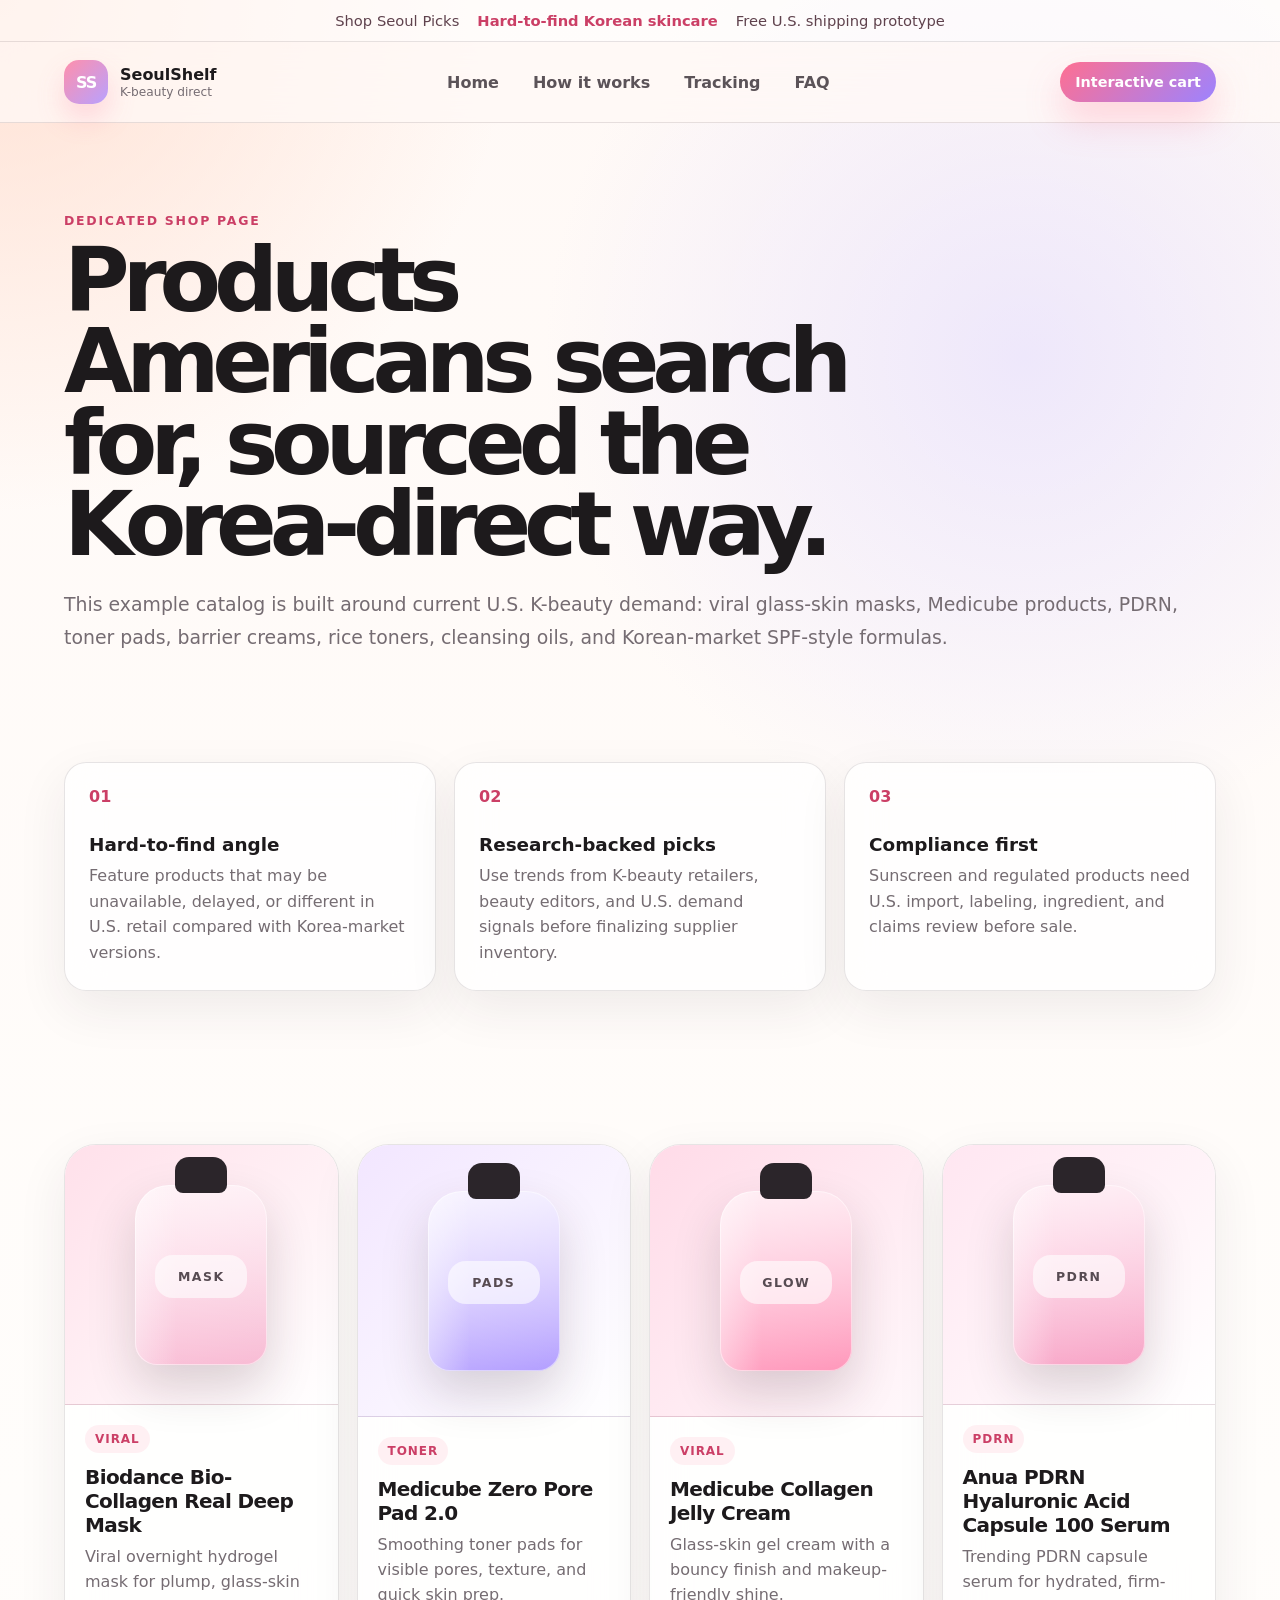
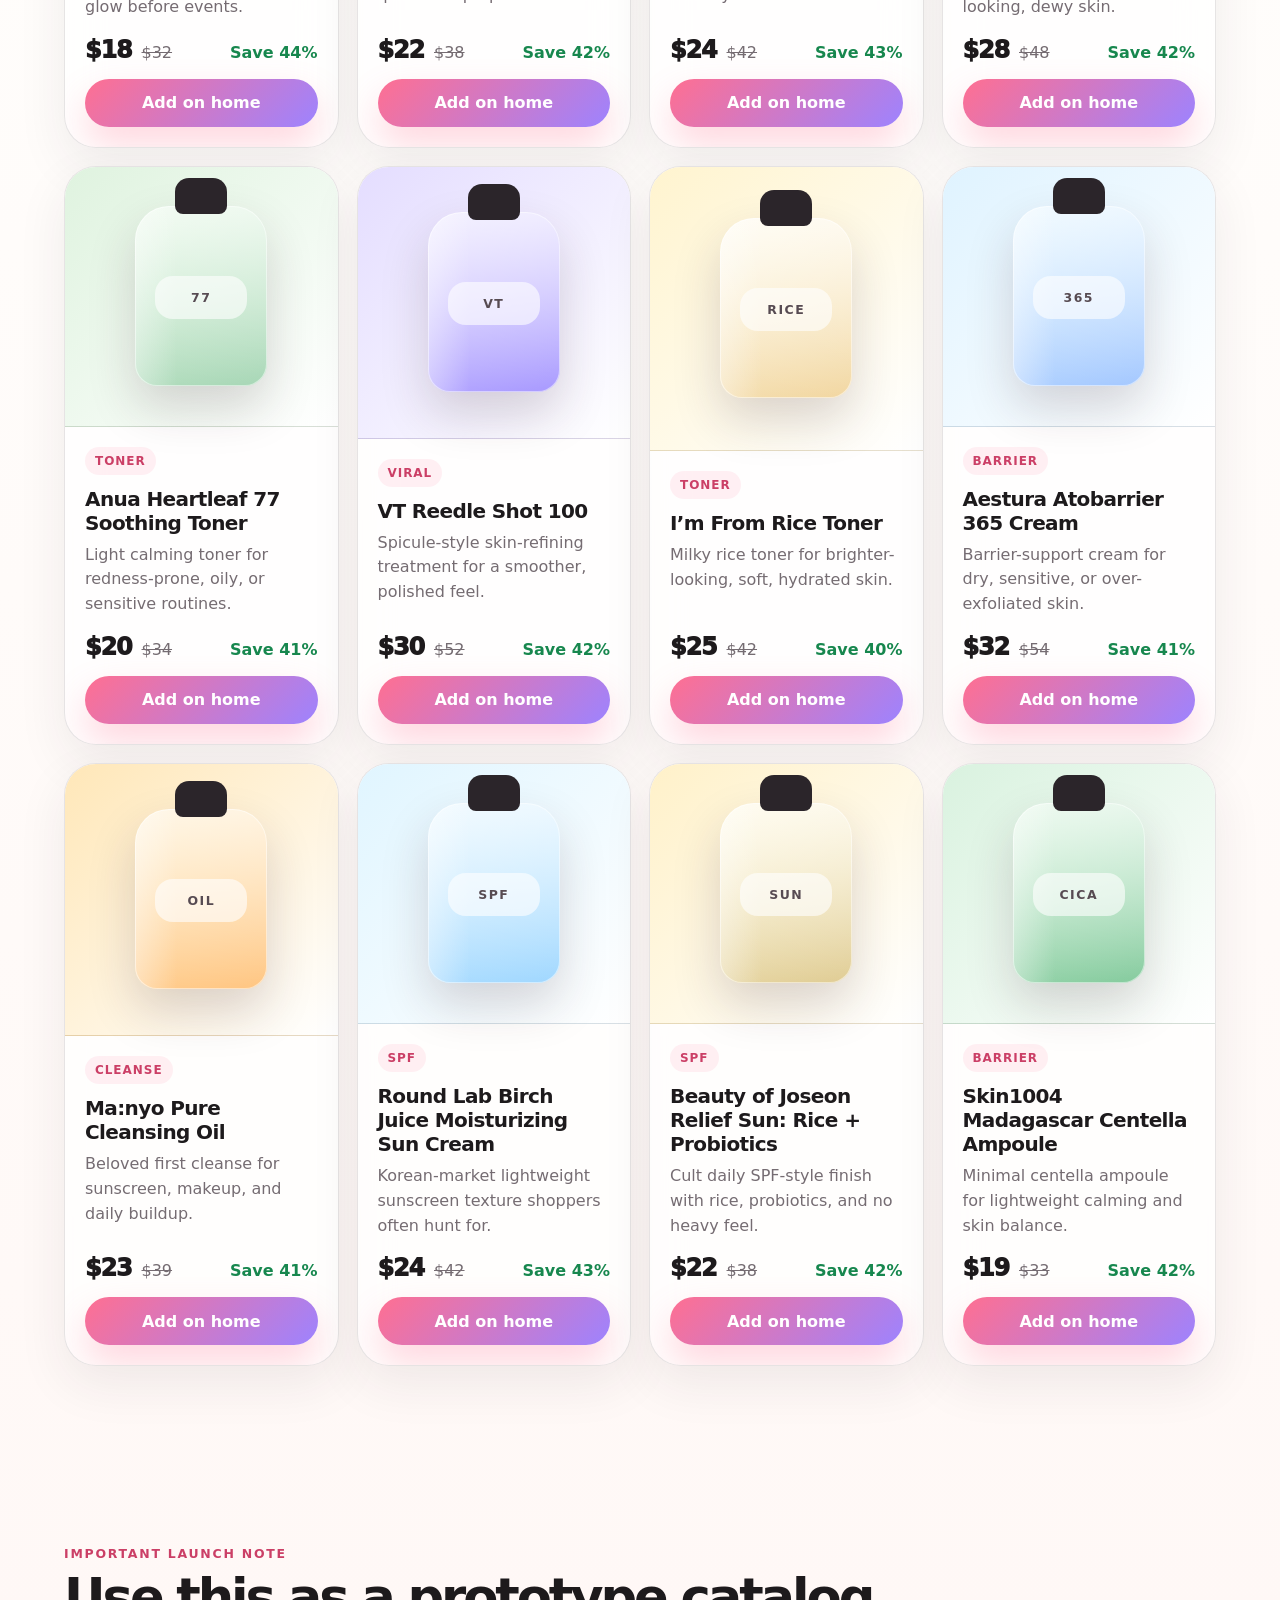
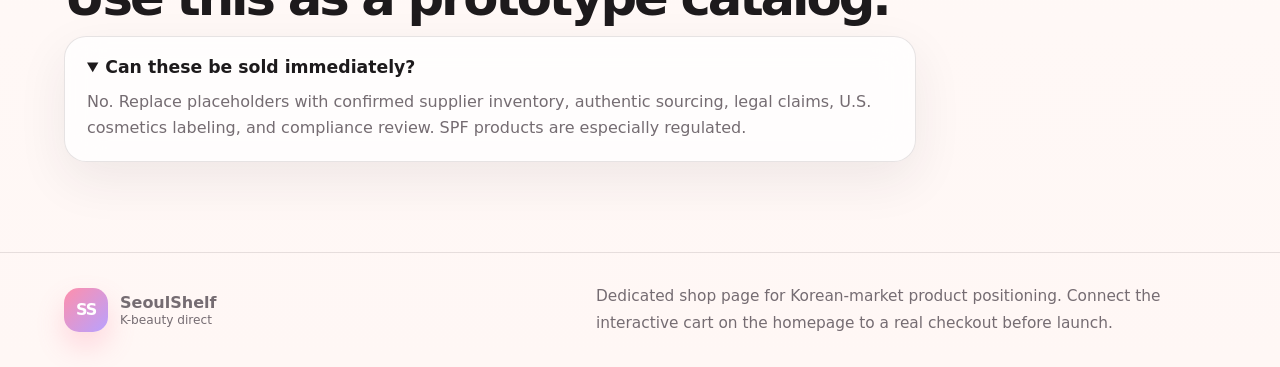
==== shop/index.html @ 9b8a642a "Add dedicated Seoul Picks shop page" ====
<!doctype html>
<html lang="en">
<head>
  <meta charset="utf-8" />
  <meta name="viewport" content="width=device-width, initial-scale=1" />
  <title>Shop Seoul Picks — SeoulShelf</title>
  <meta name="description" content="A dedicated shop page for researched, hard-to-find Korean skincare products Americans often search for." />
  <link rel="stylesheet" href="../styles.css" />
</head>
<body>
  <div class="announcement">
    <span>Shop Seoul Picks</span>
    <strong>Hard-to-find Korean skincare</strong>
    <span>Free U.S. shipping prototype</span>
  </div>

  <header class="site-header" id="top">
    <a href="/" class="brand" aria-label="SeoulShelf home">
      <span class="brand-mark">SS</span>
      <span>
        <strong>SeoulShelf</strong>
        <small>K-beauty direct</small>
      </span>
    </a>

    <nav class="nav-links" aria-label="Primary navigation">
      <a href="/">Home</a>
      <a href="/#how-it-works">How it works</a>
      <a href="/#tracking">Tracking</a>
      <a href="/#faq">FAQ</a>
    </nav>

    <a class="button primary small" href="/#shop">Interactive cart</a>
  </header>

  <main>
    <section class="section intro">
      <div>
        <p class="eyebrow">Dedicated shop page</p>
        <h1>Products Americans search for, sourced the Korea-direct way.</h1>
        <p class="section-subtitle">
          This example catalog is built around current U.S. K-beauty demand: viral glass-skin masks, Medicube products,
          PDRN, toner pads, barrier creams, rice toners, cleansing oils, and Korean-market SPF-style formulas.
        </p>
      </div>
    </section>

    <section class="trust-row" aria-label="Shop promises">
      <article>
        <span>01</span>
        <strong>Hard-to-find angle</strong>
        <p>Feature products that may be unavailable, delayed, or different in U.S. retail compared with Korea-market versions.</p>
      </article>
      <article>
        <span>02</span>
        <strong>Research-backed picks</strong>
        <p>Use trends from K-beauty retailers, beauty editors, and U.S. demand signals before finalizing supplier inventory.</p>
      </article>
      <article>
        <span>03</span>
        <strong>Compliance first</strong>
        <p>Sunscreen and regulated products need U.S. import, labeling, ingredient, and claims review before sale.</p>
      </article>
    </section>

    <section class="section intro">
      <div class="product-grid" aria-label="Example Korean skincare products">
        <article class="product-card">
          <div class="product-media" style="--product-bg: linear-gradient(135deg, #ffe0ea, #ffffff); --product-bottle: linear-gradient(160deg, #ffd4e4, #f6a8c8)">
            <div class="product-bottle" data-label="Mask"></div>
          </div>
          <div class="product-info">
            <span class="product-tag">viral</span>
            <h3>Biodance Bio-Collagen Real Deep Mask</h3>
            <p>Viral overnight hydrogel mask for plump, glass-skin glow before events.</p>
            <div class="product-meta"><span class="price">$18</span><span class="compare">$32</span><span class="save">Save 44%</span></div>
            <a class="button primary full" href="/#shop">Add on home</a>
          </div>
        </article>

        <article class="product-card">
          <div class="product-media" style="--product-bg: linear-gradient(135deg, #f2e6ff, #ffffff); --product-bottle: linear-gradient(160deg, #e4d5ff, #9d83ff)">
            <div class="product-bottle" data-label="Pads"></div>
          </div>
          <div class="product-info">
            <span class="product-tag">toner</span>
            <h3>Medicube Zero Pore Pad 2.0</h3>
            <p>Smoothing toner pads for visible pores, texture, and quick skin prep.</p>
            <div class="product-meta"><span class="price">$22</span><span class="compare">$38</span><span class="save">Save 42%</span></div>
            <a class="button primary full" href="/#shop">Add on home</a>
          </div>
        </article>

        <article class="product-card">
          <div class="product-media" style="--product-bg: linear-gradient(135deg, #ffdbe8, #fff8fb); --product-bottle: linear-gradient(160deg, #ffc1d8, #ff7aa7)">
            <div class="product-bottle" data-label="Glow"></div>
          </div>
          <div class="product-info">
            <span class="product-tag">viral</span>
            <h3>Medicube Collagen Jelly Cream</h3>
            <p>Glass-skin gel cream with a bouncy finish and makeup-friendly shine.</p>
            <div class="product-meta"><span class="price">$24</span><span class="compare">$42</span><span class="save">Save 43%</span></div>
            <a class="button primary full" href="/#shop">Add on home</a>
          </div>
        </article>

        <article class="product-card">
          <div class="product-media" style="--product-bg: linear-gradient(135deg, #ffe6f1, #ffffff); --product-bottle: linear-gradient(160deg, #ffc8df, #f58ab6)">
            <div class="product-bottle" data-label="PDRN"></div>
          </div>
          <div class="product-info">
            <span class="product-tag">pdrn</span>
            <h3>Anua PDRN Hyaluronic Acid Capsule 100 Serum</h3>
            <p>Trending PDRN capsule serum for hydrated, firm-looking, dewy skin.</p>
            <div class="product-meta"><span class="price">$28</span><span class="compare">$48</span><span class="save">Save 42%</span></div>
            <a class="button primary full" href="/#shop">Add on home</a>
          </div>
        </article>

        <article class="product-card">
          <div class="product-media" style="--product-bg: linear-gradient(135deg, #dff3df, #ffffff); --product-bottle: linear-gradient(160deg, #d3f2d3, #8ecba1)">
            <div class="product-bottle" data-label="77"></div>
          </div>
          <div class="product-info">
            <span class="product-tag">toner</span>
            <h3>Anua Heartleaf 77 Soothing Toner</h3>
            <p>Light calming toner for redness-prone, oily, or sensitive routines.</p>
            <div class="product-meta"><span class="price">$20</span><span class="compare">$34</span><span class="save">Save 41%</span></div>
            <a class="button primary full" href="/#shop">Add on home</a>
          </div>
        </article>

        <article class="product-card">
          <div class="product-media" style="--product-bg: linear-gradient(135deg, #e4ddff, #ffffff); --product-bottle: linear-gradient(160deg, #d8ceff, #8f7cff)">
            <div class="product-bottle" data-label="VT"></div>
          </div>
          <div class="product-info">
            <span class="product-tag">viral</span>
            <h3>VT Reedle Shot 100</h3>
            <p>Spicule-style skin-refining treatment for a smoother, polished feel.</p>
            <div class="product-meta"><span class="price">$30</span><span class="compare">$52</span><span class="save">Save 42%</span></div>
            <a class="button primary full" href="/#shop">Add on home</a>
          </div>
        </article>

        <article class="product-card">
          <div class="product-media" style="--product-bg: linear-gradient(135deg, #fff4cf, #ffffff); --product-bottle: linear-gradient(160deg, #fff7db, #eecb86)">
            <div class="product-bottle" data-label="Rice"></div>
          </div>
          <div class="product-info">
            <span class="product-tag">toner</span>
            <h3>I’m From Rice Toner</h3>
            <p>Milky rice toner for brighter-looking, soft, hydrated skin.</p>
            <div class="product-meta"><span class="price">$25</span><span class="compare">$42</span><span class="save">Save 40%</span></div>
            <a class="button primary full" href="/#shop">Add on home</a>
          </div>
        </article>

        <article class="product-card">
          <div class="product-media" style="--product-bg: linear-gradient(135deg, #dff3ff, #ffffff); --product-bottle: linear-gradient(160deg, #cfefff, #8ab8ff)">
            <div class="product-bottle" data-label="365"></div>
          </div>
          <div class="product-info">
            <span class="product-tag">barrier</span>
            <h3>Aestura Atobarrier 365 Cream</h3>
            <p>Barrier-support cream for dry, sensitive, or over-exfoliated skin.</p>
            <div class="product-meta"><span class="price">$32</span><span class="compare">$54</span><span class="save">Save 41%</span></div>
            <a class="button primary full" href="/#shop">Add on home</a>
          </div>
        </article>

        <article class="product-card">
          <div class="product-media" style="--product-bg: linear-gradient(135deg, #ffe7b8, #ffffff); --product-bottle: linear-gradient(160deg, #ffe1a6, #ffb55e)">
            <div class="product-bottle" data-label="Oil"></div>
          </div>
          <div class="product-info">
            <span class="product-tag">cleanse</span>
            <h3>Ma:nyo Pure Cleansing Oil</h3>
            <p>Beloved first cleanse for sunscreen, makeup, and daily buildup.</p>
            <div class="product-meta"><span class="price">$23</span><span class="compare">$39</span><span class="save">Save 41%</span></div>
            <a class="button primary full" href="/#shop">Add on home</a>
          </div>
        </article>

        <article class="product-card">
          <div class="product-media" style="--product-bg: linear-gradient(135deg, #e0f5ff, #ffffff); --product-bottle: linear-gradient(160deg, #cfefff, #85ccff)">
            <div class="product-bottle" data-label="SPF"></div>
          </div>
          <div class="product-info">
            <span class="product-tag">spf</span>
            <h3>Round Lab Birch Juice Moisturizing Sun Cream</h3>
            <p>Korean-market lightweight sunscreen texture shoppers often hunt for.</p>
            <div class="product-meta"><span class="price">$24</span><span class="compare">$42</span><span class="save">Save 43%</span></div>
            <a class="button primary full" href="/#shop">Add on home</a>
          </div>
        </article>

        <article class="product-card">
          <div class="product-media" style="--product-bg: linear-gradient(135deg, #fff1c9, #ffffff); --product-bottle: linear-gradient(160deg, #fff5cc, #d7be76)">
            <div class="product-bottle" data-label="Sun"></div>
          </div>
          <div class="product-info">
            <span class="product-tag">spf</span>
            <h3>Beauty of Joseon Relief Sun: Rice + Probiotics</h3>
            <p>Cult daily SPF-style finish with rice, probiotics, and no heavy feel.</p>
            <div class="product-meta"><span class="price">$22</span><span class="compare">$38</span><span class="save">Save 42%</span></div>
            <a class="button primary full" href="/#shop">Add on home</a>
          </div>
        </article>

        <article class="product-card">
          <div class="product-media" style="--product-bg: linear-gradient(135deg, #d9f2df, #ffffff); --product-bottle: linear-gradient(160deg, #c2edcb, #62bc82)">
            <div class="product-bottle" data-label="Cica"></div>
          </div>
          <div class="product-info">
            <span class="product-tag">barrier</span>
            <h3>Skin1004 Madagascar Centella Ampoule</h3>
            <p>Minimal centella ampoule for lightweight calming and skin balance.</p>
            <div class="product-meta"><span class="price">$19</span><span class="compare">$33</span><span class="save">Save 42%</span></div>
            <a class="button primary full" href="/#shop">Add on home</a>
          </div>
        </article>
      </div>
    </section>

    <section class="section faq">
      <p class="eyebrow">Important launch note</p>
      <h2>Use this as a prototype catalog.</h2>
      <details open>
        <summary>Can these be sold immediately?</summary>
        <p>No. Replace placeholders with confirmed supplier inventory, authentic sourcing, legal claims, U.S. cosmetics labeling, and compliance review. SPF products are especially regulated.</p>
      </details>
    </section>
  </main>

  <footer class="footer">
    <div class="brand">
      <span class="brand-mark">SS</span>
      <span>
        <strong>SeoulShelf</strong>
        <small>K-beauty direct</small>
      </span>
    </div>
    <p>Dedicated shop page for Korean-market product positioning. Connect the interactive cart on the homepage to a real checkout before launch.</p>
  </footer>
</body>
</html>
---- styles.css ----
:root {
  --bg: #fff9f6;
  --surface: rgba(255, 255, 255, 0.74);
  --surface-strong: #ffffff;
  --ink: #1d1a1c;
  --muted: #756c72;
  --line: rgba(54, 35, 46, 0.12);
  --rose: #f7c7cf;
  --peach: #ffd9c8;
  --cream: #fff3df;
  --sage: #dce9d7;
  --lavender: #ddd5ff;
  --accent: #ff6f91;
  --accent-dark: #cb3f66;
  --shadow: 0 24px 60px rgba(54, 35, 46, 0.14);
  --radius-lg: 32px;
  --radius-md: 22px;
  --radius-sm: 16px;
}

* { box-sizing: border-box; }

html {
  scroll-behavior: smooth;
}

body {
  margin: 0;
  font-family: Inter, ui-sans-serif, system-ui, -apple-system, BlinkMacSystemFont, "Segoe UI", sans-serif;
  color: var(--ink);
  background:
    radial-gradient(circle at top left, rgba(255, 217, 200, 0.75), transparent 32rem),
    radial-gradient(circle at 80% 10%, rgba(221, 213, 255, 0.5), transparent 30rem),
    linear-gradient(180deg, #fff9f6 0%, #fffdfb 42%, #fff7f5 100%);
  min-height: 100vh;
}

a {
  color: inherit;
  text-decoration: none;
}

button, input {
  font: inherit;
}

.announcement {
  min-height: 42px;
  padding: 10px 24px;
  display: flex;
  justify-content: center;
  gap: 18px;
  align-items: center;
  color: #5f424d;
  background: rgba(255, 255, 255, 0.62);
  border-bottom: 1px solid var(--line);
  font-size: 0.92rem;
}

.announcement strong {
  color: var(--accent-dark);
}

.site-header {
  position: sticky;
  top: 0;
  z-index: 20;
  display: flex;
  justify-content: space-between;
  align-items: center;
  gap: 24px;
  padding: 18px clamp(18px, 5vw, 72px);
  backdrop-filter: blur(18px);
  background: rgba(255, 249, 246, 0.76);
  border-bottom: 1px solid var(--line);
}

.brand {
  display: inline-flex;
  align-items: center;
  gap: 12px;
  min-width: max-content;
}

.brand-mark {
  display: grid;
  place-items: center;
  width: 44px;
  height: 44px;
  color: white;
  font-weight: 900;
  letter-spacing: -0.08em;
  border-radius: 15px;
  background: linear-gradient(135deg, #ff8fab, #b8a1ff);
  box-shadow: 0 14px 28px rgba(255, 111, 145, 0.24);
}

.brand small {
  display: block;
  color: var(--muted);
  font-size: 0.76rem;
  margin-top: 1px;
}

.nav-links {
  display: flex;
  gap: clamp(14px, 3vw, 34px);
  color: #5b5358;
  font-weight: 650;
}

.nav-links a {
  transition: color 180ms ease;
}

.nav-links a:hover {
  color: var(--accent-dark);
}

.cart-button,
.icon-button,
.filter,
.button {
  cursor: pointer;
  border: 0;
}

.cart-button {
  display: inline-flex;
  gap: 10px;
  align-items: center;
  padding: 11px 15px;
  border-radius: 999px;
  background: #1d1a1c;
  color: white;
  box-shadow: 0 14px 28px rgba(29, 26, 28, 0.18);
}

.cart-count {
  display: grid;
  place-items: center;
  min-width: 25px;
  height: 25px;
  padding: 0 8px;
  border-radius: 999px;
  background: white;
  color: var(--ink);
  font-weight: 800;
}

.hero {
  display: grid;
  grid-template-columns: minmax(0, 1.04fr) minmax(320px, 0.74fr);
  gap: clamp(32px, 6vw, 90px);
  align-items: center;
  padding: clamp(52px, 8vw, 102px) clamp(18px, 5vw, 72px) 48px;
}

.eyebrow {
  margin: 0 0 12px;
  color: var(--accent-dark);
  font-size: 0.78rem;
  font-weight: 900;
  text-transform: uppercase;
  letter-spacing: 0.14em;
}

h1, h2, h3, p {
  margin-top: 0;
}

h1 {
  margin-bottom: 22px;
  font-size: clamp(3rem, 7vw, 6.6rem);
  line-height: 0.91;
  letter-spacing: -0.08em;
  max-width: 860px;
}

h2 {
  margin-bottom: 14px;
  font-size: clamp(2rem, 4vw, 4.1rem);
  line-height: 0.96;
  letter-spacing: -0.06em;
}

h3 {
  margin-bottom: 6px;
  font-size: 1.25rem;
  letter-spacing: -0.03em;
}

.hero-text,
.section-subtitle,
.split-copy p,
.note-card p,
.footer p {
  color: var(--muted);
  font-size: clamp(1rem, 1.5vw, 1.18rem);
  line-height: 1.75;
}

.hero-text {
  max-width: 670px;
}

.hero-actions {
  display: flex;
  flex-wrap: wrap;
  gap: 14px;
  margin: 30px 0;
}

.button {
  display: inline-flex;
  justify-content: center;
  align-items: center;
  gap: 8px;
  min-height: 48px;
  padding: 0 21px;
  border-radius: 999px;
  font-weight: 850;
  transition: transform 180ms ease, box-shadow 180ms ease, background 180ms ease;
}

.button:hover {
  transform: translateY(-2px);
}

.button.primary {
  color: white;
  background: linear-gradient(135deg, var(--accent), #9d83ff);
  box-shadow: 0 18px 36px rgba(255, 111, 145, 0.28);
}

.button.ghost {
  background: rgba(255, 255, 255, 0.7);
  border: 1px solid var(--line);
  color: #40383e;
}

.button.small {
  min-height: 40px;
  padding: 0 15px;
  font-size: 0.9rem;
}

.button.full {
  width: 100%;
}

.hero-stats {
  display: grid;
  grid-template-columns: repeat(3, minmax(0, 1fr));
  max-width: 650px;
  gap: 14px;
  margin-top: 28px;
}

.hero-stats div {
  padding: 18px;
  border: 1px solid var(--line);
  background: rgba(255, 255, 255, 0.58);
  border-radius: var(--radius-sm);
}

.hero-stats strong {
  display: block;
  font-size: clamp(1.35rem, 2vw, 2rem);
  letter-spacing: -0.05em;
}

.hero-stats span {
  color: var(--muted);
  font-size: 0.93rem;
}

.hero-card {
  position: relative;
  min-height: 620px;
  overflow: hidden;
  padding: 28px;
  border: 1px solid var(--line);
  border-radius: 42px;
  background:
    radial-gradient(circle at 38% 12%, rgba(255,255,255,.85), transparent 18rem),
    linear-gradient(145deg, rgba(247, 199, 207, .85), rgba(255, 243, 223, .88) 48%, rgba(220, 233, 215, .74));
  box-shadow: var(--shadow);
}

.hero-card::before {
  content: "";
  position: absolute;
  inset: 26px;
  border: 1px solid rgba(255,255,255,.58);
  border-radius: 34px;
  pointer-events: none;
}

.floating-badge {
  position: absolute;
  top: 32px;
  right: 30px;
  z-index: 3;
  padding: 11px 15px;
  background: rgba(255, 255, 255, 0.76);
  border: 1px solid rgba(255,255,255,.9);
  border-radius: 999px;
  font-weight: 850;
  box-shadow: 0 16px 36px rgba(54, 35, 46, .12);
}

.product-stack {
  position: relative;
  height: 440px;
  margin-top: 74px;
}

.stack-card {
  position: absolute;
  border-radius: 36px;
  box-shadow: 0 30px 70px rgba(54, 35, 46, .18);
}

.stack-card::after {
  content: "";
  position: absolute;
  inset: 20px;
  border: 1px solid rgba(255,255,255,.72);
  border-radius: 26px;
}

.cleanser {
  width: 54%;
  height: 74%;
  left: 3%;
  bottom: 4%;
  background:
    linear-gradient(180deg, rgba(255,255,255,.72), transparent 45%),
    linear-gradient(135deg, #ffd2df, #f7fff2);
  transform: rotate(-9deg);
}

.serum {
  width: 42%;
  height: 90%;
  left: 32%;
  top: 0;
  background:
    linear-gradient(180deg, rgba(255,255,255,.8), transparent 48%),
    linear-gradient(160deg, #d9d0ff, #fff0bd);
  transform: rotate(5deg);
}

.cream {
  width: 48%;
  height: 60%;
  right: 0;
  bottom: 8%;
  background:
    linear-gradient(180deg, rgba(255,255,255,.78), transparent 44%),
    linear-gradient(135deg, #dff3ff, #ffe1cb);
  transform: rotate(11deg);
}

.mini-tracker {
  position: absolute;
  left: 28px;
  right: 28px;
  bottom: 28px;
  display: flex;
  gap: 14px;
  align-items: center;
  padding: 18px;
  border: 1px solid rgba(255,255,255,.86);
  border-radius: 24px;
  background: rgba(255,255,255,.72);
  backdrop-filter: blur(12px);
  box-shadow: 0 18px 45px rgba(54, 35, 46, .12);
}

.mini-tracker p {
  margin: 4px 0 0;
  color: var(--muted);
}

.pulse {
  position: relative;
  width: 14px;
  height: 14px;
  flex: 0 0 auto;
  border-radius: 50%;
  background: #35b56d;
}

.pulse::after {
  content: "";
  position: absolute;
  inset: -8px;
  border-radius: inherit;
  background: rgba(53, 181, 109, .18);
  animation: pulse 1.6s infinite;
}

@keyframes pulse {
  from { transform: scale(.8); opacity: 1; }
  to { transform: scale(1.6); opacity: 0; }
}

.trust-row {
  display: grid;
  grid-template-columns: repeat(3, 1fr);
  gap: 18px;
  padding: 0 clamp(18px, 5vw, 72px) 64px;
}

.trust-row article,
.product-card,
.tracking-card,
.note-card,
.quote-card,
.newsletter,
.faq details {
  border: 1px solid var(--line);
  background: var(--surface);
  backdrop-filter: blur(18px);
  box-shadow: 0 18px 50px rgba(54, 35, 46, 0.08);
}

.trust-row article {
  padding: 24px;
  border-radius: var(--radius-md);
}

.trust-row span {
  display: inline-block;
  margin-bottom: 28px;
  color: var(--accent-dark);
  font-weight: 900;
}

.trust-row strong {
  display: block;
  margin-bottom: 8px;
  font-size: 1.15rem;
}

.trust-row p {
  margin-bottom: 0;
  color: var(--muted);
  line-height: 1.6;
}

.section {
  padding: clamp(54px, 7vw, 92px) clamp(18px, 5vw, 72px);
}

.intro {
  display: grid;
  gap: 28px;
}

.shop-tools {
  display: flex;
  justify-content: space-between;
  gap: 16px;
  align-items: center;
  flex-wrap: wrap;
}

.search-label {
  flex: 1 1 300px;
}

input {
  width: 100%;
  min-height: 50px;
  padding: 0 17px;
  border: 1px solid var(--line);
  border-radius: 999px;
  outline: 0;
  background: rgba(255, 255, 255, .74);
  color: var(--ink);
}

input:focus {
  border-color: rgba(255, 111, 145, .58);
  box-shadow: 0 0 0 4px rgba(255, 111, 145, .12);
}

.filters {
  display: flex;
  gap: 9px;
  flex-wrap: wrap;
}

.filter {
  min-height: 42px;
  padding: 0 14px;
  border-radius: 999px;
  background: rgba(255,255,255,.64);
  border: 1px solid var(--line);
  color: #544a51;
  font-weight: 800;
}

.filter.active {
  color: white;
  background: #1d1a1c;
}

.product-grid {
  display: grid;
  grid-template-columns: repeat(4, minmax(0, 1fr));
  gap: 18px;
}

.product-card {
  position: relative;
  display: grid;
  min-height: 480px;
  overflow: hidden;
  border-radius: var(--radius-lg);
}

.product-media {
  min-height: 260px;
  display: grid;
  place-items: center;
  border-bottom: 1px solid var(--line);
  background: var(--product-bg);
}

.product-bottle {
  position: relative;
  width: 132px;
  height: 180px;
  border-radius: 34px 34px 22px 22px;
  background:
    linear-gradient(90deg, rgba(255,255,255,.38), transparent 32%),
    linear-gradient(180deg, rgba(255,255,255,.72), rgba(255,255,255,.22)),
    var(--product-bottle);
  box-shadow: inset 0 0 0 1px rgba(255,255,255,.5), 0 22px 48px rgba(54, 35, 46, 0.18);
}

.product-bottle::before {
  content: "";
  position: absolute;
  top: -28px;
  left: 40px;
  width: 52px;
  height: 36px;
  border-radius: 14px 14px 8px 8px;
  background: #2b252a;
}

.product-bottle::after {
  content: attr(data-label);
  position: absolute;
  left: 20px;
  right: 20px;
  top: 70px;
  padding: 14px 8px;
  border-radius: 18px;
  text-align: center;
  color: #574b52;
  background: rgba(255,255,255,.62);
  font-weight: 900;
  font-size: 0.78rem;
  letter-spacing: 0.12em;
  text-transform: uppercase;
}

.product-info {
  display: flex;
  flex-direction: column;
  padding: 20px;
}

.product-tag {
  width: fit-content;
  margin-bottom: 12px;
  padding: 7px 10px;
  border-radius: 999px;
  color: var(--accent-dark);
  background: rgba(255, 111, 145, .1);
  font-size: .75rem;
  font-weight: 900;
  text-transform: uppercase;
  letter-spacing: .08em;
}

.product-info h3 {
  margin-bottom: 8px;
}

.product-info p {
  color: var(--muted);
  line-height: 1.55;
}

.product-meta {
  display: flex;
  align-items: baseline;
  gap: 10px;
  margin-top: auto;
  margin-bottom: 15px;
}

.price {
  font-size: 1.5rem;
  font-weight: 950;
  letter-spacing: -0.05em;
}

.compare {
  color: var(--muted);
  text-decoration: line-through;
}

.save {
  margin-left: auto;
  color: #17874e;
  font-weight: 900;
}

.split-section {
  display: grid;
  grid-template-columns: minmax(0, .8fr) minmax(320px, 1fr);
  gap: clamp(28px, 5vw, 72px);
  align-items: center;
  padding: clamp(54px, 7vw, 92px) clamp(18px, 5vw, 72px);
  background:
    linear-gradient(135deg, rgba(255,255,255,.36), rgba(255,255,255,.8)),
    radial-gradient(circle at top right, rgba(247, 199, 207, .55), transparent 28rem);
  border-block: 1px solid var(--line);
}

.split-copy {
  max-width: 590px;
}

.steps {
  display: grid;
  gap: 14px;
}

.step {
  display: grid;
  grid-template-columns: 48px 1fr;
  gap: 16px;
  padding: 22px;
  border-radius: var(--radius-md);
  background: rgba(255,255,255,.66);
  border: 1px solid var(--line);
}

.step span {
  display: grid;
  place-items: center;
  height: 48px;
  border-radius: 16px;
  color: white;
  background: linear-gradient(135deg, var(--accent), #9d83ff);
  font-weight: 950;
}

.step p {
  margin-bottom: 0;
  color: var(--muted);
  line-height: 1.55;
}

.tracking {
  display: grid;
  gap: 28px;
}

.tracking-card {
  overflow: hidden;
  border-radius: var(--radius-lg);
}

.tracking-head {
  display: flex;
  justify-content: space-between;
  gap: 20px;
  align-items: flex-start;
  padding: 26px;
  border-bottom: 1px solid var(--line);
}

.tracking-head p {
  margin-bottom: 0;
  color: var(--muted);
}

.status-pill {
  display: inline-block;
  margin-bottom: 10px;
  padding: 7px 11px;
  border-radius: 999px;
  color: #17643f;
  background: rgba(53,181,109,.13);
  font-weight: 900;
  font-size: .8rem;
}

.timeline {
  list-style: none;
  margin: 0;
  padding: 10px 26px 28px;
}

.timeline li {
  position: relative;
  display: grid;
  grid-template-columns: 28px 1fr auto;
  gap: 15px;
  padding: 18px 0;
  border-bottom: 1px solid var(--line);
}

.timeline li:last-child {
  border-bottom: 0;
}

.timeline-dot {
  width: 16px;
  height: 16px;
  margin-top: 4px;
  border-radius: 50%;
  border: 3px solid #d7cfd4;
  background: white;
}

.timeline li.done .timeline-dot,
.timeline li.current .timeline-dot {
  border-color: var(--accent);
  background: var(--accent);
}

.timeline li.current .timeline-dot {
  box-shadow: 0 0 0 8px rgba(255,111,145,.14);
}

.timeline strong {
  display: block;
  margin-bottom: 5px;
}

.timeline p {
  margin-bottom: 0;
  color: var(--muted);
}

.timeline time {
  color: var(--muted);
  font-size: .9rem;
}

.edit-note {
  display: grid;
  grid-template-columns: 1fr .78fr;
  gap: 18px;
}

.note-card,
.quote-card,
.newsletter {
  border-radius: var(--radius-lg);
  padding: clamp(24px, 4vw, 42px);
}

.quote-card {
  display: flex;
  align-items: center;
  font-size: clamp(1.7rem, 3vw, 3rem);
  line-height: 1.05;
  letter-spacing: -.06em;
  font-weight: 950;
  background: linear-gradient(135deg, rgba(29,26,28,.95), rgba(86,71,91,.95));
  color: white;
}

.faq {
  max-width: 980px;
}

.faq details {
  padding: 20px 22px;
  border-radius: var(--radius-md);
  margin-top: 14px;
}

.faq summary {
  cursor: pointer;
  font-weight: 900;
  font-size: 1.08rem;
}

.faq details p {
  margin: 12px 0 0;
  color: var(--muted);
  line-height: 1.65;
}

.newsletter {
  display: grid;
  grid-template-columns: 1fr minmax(320px, .9fr);
  gap: 24px;
  align-items: center;
  margin: clamp(18px, 5vw, 72px);
}

.newsletter form {
  display: flex;
  gap: 10px;
}

.form-message {
  grid-column: 2;
  margin: -8px 0 0;
  color: #17643f;
  font-weight: 800;
}

.footer {
  display: flex;
  justify-content: space-between;
  gap: 24px;
  align-items: center;
  padding: 30px clamp(18px, 5vw, 72px);
  border-top: 1px solid var(--line);
  color: var(--muted);
}

.footer p {
  max-width: 620px;
  margin: 0;
  font-size: .96rem;
}

.cart-drawer {
  position: fixed;
  inset: 0;
  z-index: 50;
  display: none;
  justify-content: flex-end;
  background: rgba(29, 26, 28, .36);
  backdrop-filter: blur(8px);
}

.cart-drawer.open {
  display: flex;
}

.cart-panel {
  width: min(440px, 100%);
  height: 100%;
  padding: 24px;
  overflow: auto;
  background: #fffdfb;
  box-shadow: -18px 0 50px rgba(29,26,28,.16);
}

.cart-header {
  display: flex;
  justify-content: space-between;
  align-items: flex-start;
  margin-bottom: 20px;
}

.icon-button {
  width: 42px;
  height: 42px;
  border-radius: 50%;
  background: #f4eeeb;
  font-size: 1.7rem;
  line-height: 1;
}

.cart-items {
  display: grid;
  gap: 12px;
  min-height: 110px;
}

.empty-cart {
  padding: 24px;
  text-align: center;
  color: var(--muted);
  border: 1px dashed var(--line);
  border-radius: var(--radius-md);
}

.cart-item {
  display: grid;
  grid-template-columns: 64px 1fr auto;
  gap: 12px;
  align-items: center;
  padding: 12px;
  border: 1px solid var(--line);
  border-radius: var(--radius-sm);
  background: white;
}

.cart-thumb {
  height: 64px;
  border-radius: 18px;
  background: var(--product-bg);
}

.cart-item strong {
  display: block;
}

.cart-item small {
  color: var(--muted);
}

.qty-controls {
  display: flex;
  align-items: center;
  gap: 6px;
}

.qty-controls button {
  display: grid;
  place-items: center;
  width: 28px;
  height: 28px;
  border: 0;
  border-radius: 50%;
  background: #f3eeee;
  cursor: pointer;
}

.cart-summary {
  display: grid;
  gap: 12px;
  margin: 24px 0;
  padding: 18px;
  border: 1px solid var(--line);
  border-radius: var(--radius-md);
  background: #fff8f5;
}

.cart-summary div {
  display: flex;
  justify-content: space-between;
}

.cart-summary span {
  color: var(--muted);
}

.cart-summary .total {
  padding-top: 12px;
  border-top: 1px solid var(--line);
  font-size: 1.2rem;
}

.cart-footnote {
  color: var(--muted);
  line-height: 1.55;
  font-size: .92rem;
}

.toast {
  position: fixed;
  left: 50%;
  bottom: 28px;
  z-index: 70;
  transform: translateX(-50%) translateY(20px);
  opacity: 0;
  pointer-events: none;
  padding: 13px 18px;
  border-radius: 999px;
  color: white;
  background: rgba(29, 26, 28, .95);
  box-shadow: 0 18px 40px rgba(29,26,28,.2);
  transition: 180ms ease;
}

.toast.show {
  opacity: 1;
  transform: translateX(-50%) translateY(0);
}

.sr-only {
  position: absolute;
  width: 1px;
  height: 1px;
  overflow: hidden;
  white-space: nowrap;
  clip-path: inset(50%);
}

@media (max-width: 1100px) {
  .hero,
  .split-section,
  .edit-note,
  .newsletter {
    grid-template-columns: 1fr;
  }

  .product-grid {
    grid-template-columns: repeat(2, minmax(0, 1fr));
  }

  .hero-card {
    min-height: 520px;
  }

  .newsletter {
    margin-inline: 18px;
  }

  .form-message {
    grid-column: 1;
  }
}

@media (max-width: 760px) {
  .announcement {
    flex-direction: column;
    gap: 2px;
  }

  .site-header {
    align-items: flex-start;
  }

  .nav-links {
    display: none;
  }

  .hero {
    padding-top: 42px;
  }

  h1 {
    font-size: clamp(3.2rem, 18vw, 4.9rem);
  }

  .hero-stats,
  .trust-row,
  .product-grid {
    grid-template-columns: 1fr;
  }

  .shop-tools,
  .tracking-head,
  .newsletter form,
  .footer {
    flex-direction: column;
    align-items: stretch;
  }

  .timeline li {
    grid-template-columns: 24px 1fr;
  }

  .timeline time {
    grid-column: 2;
  }

  .hero-card {
    min-height: 460px;
  }
}
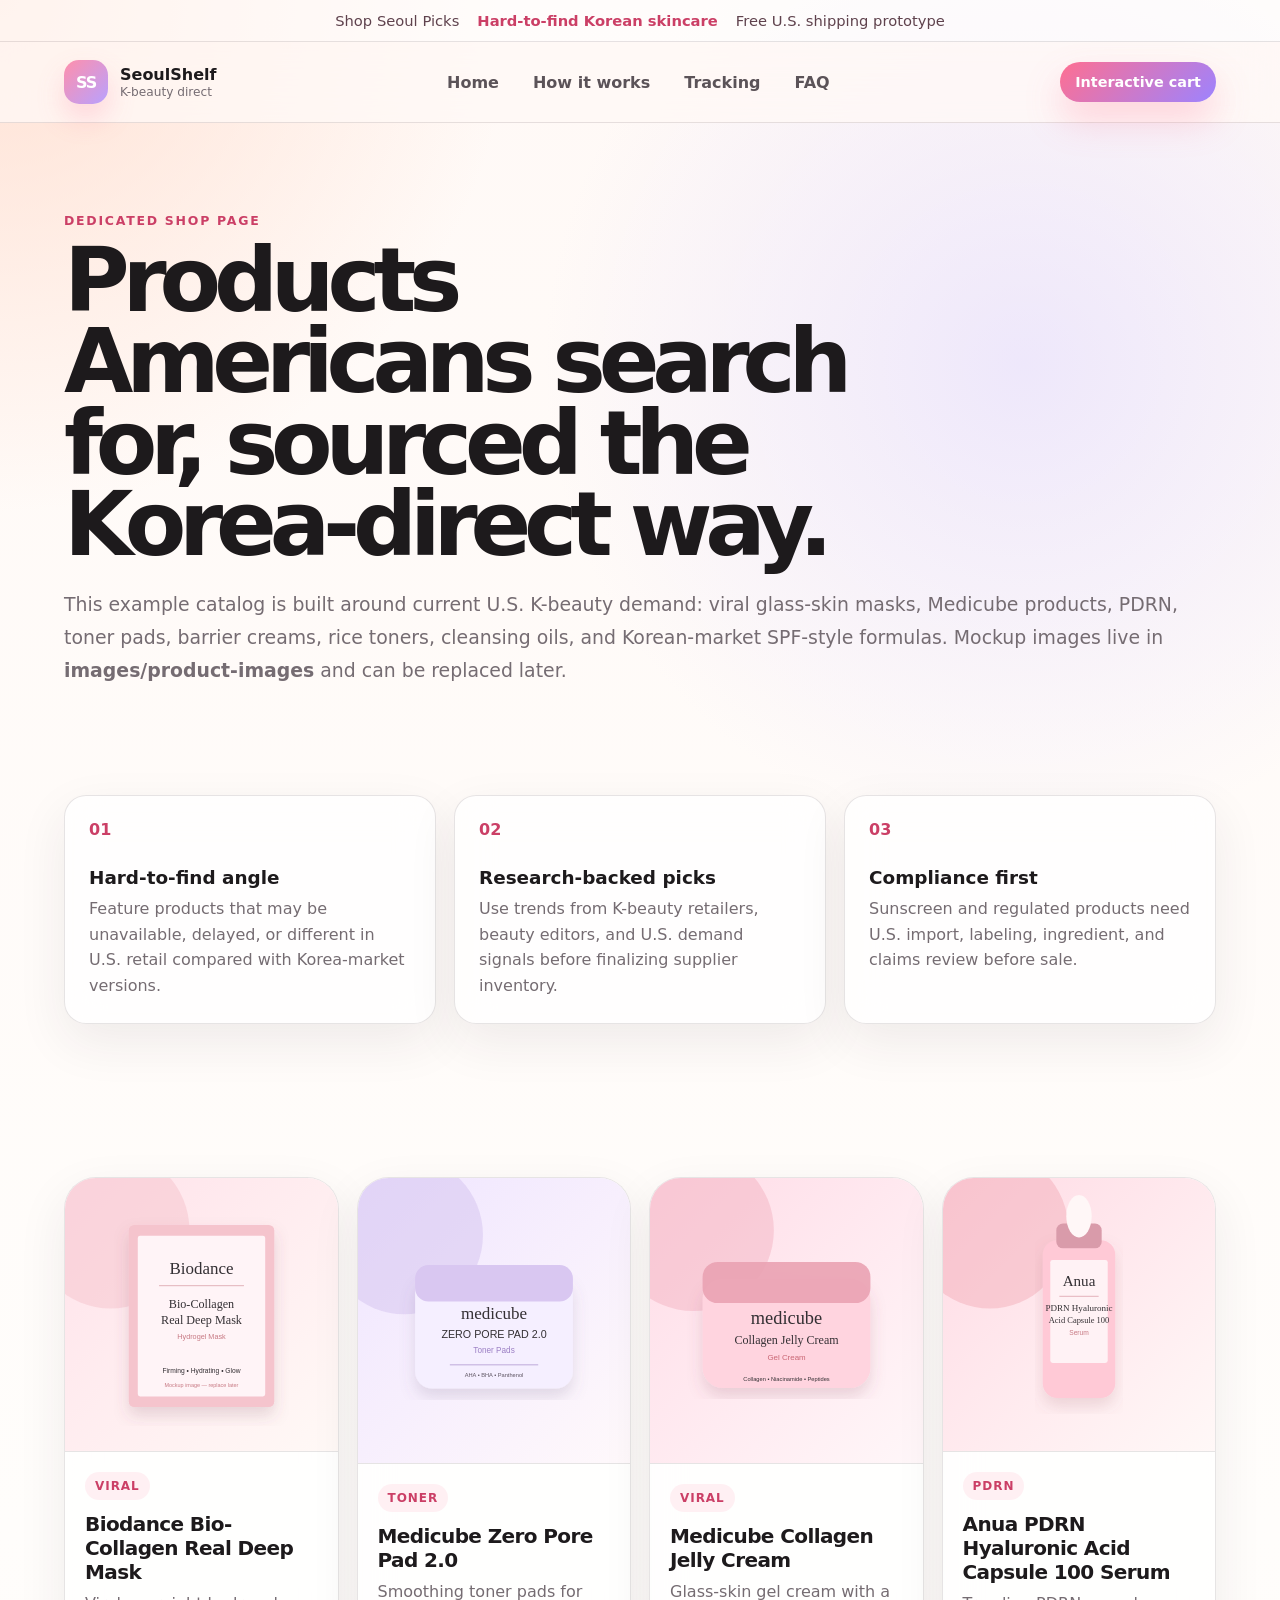
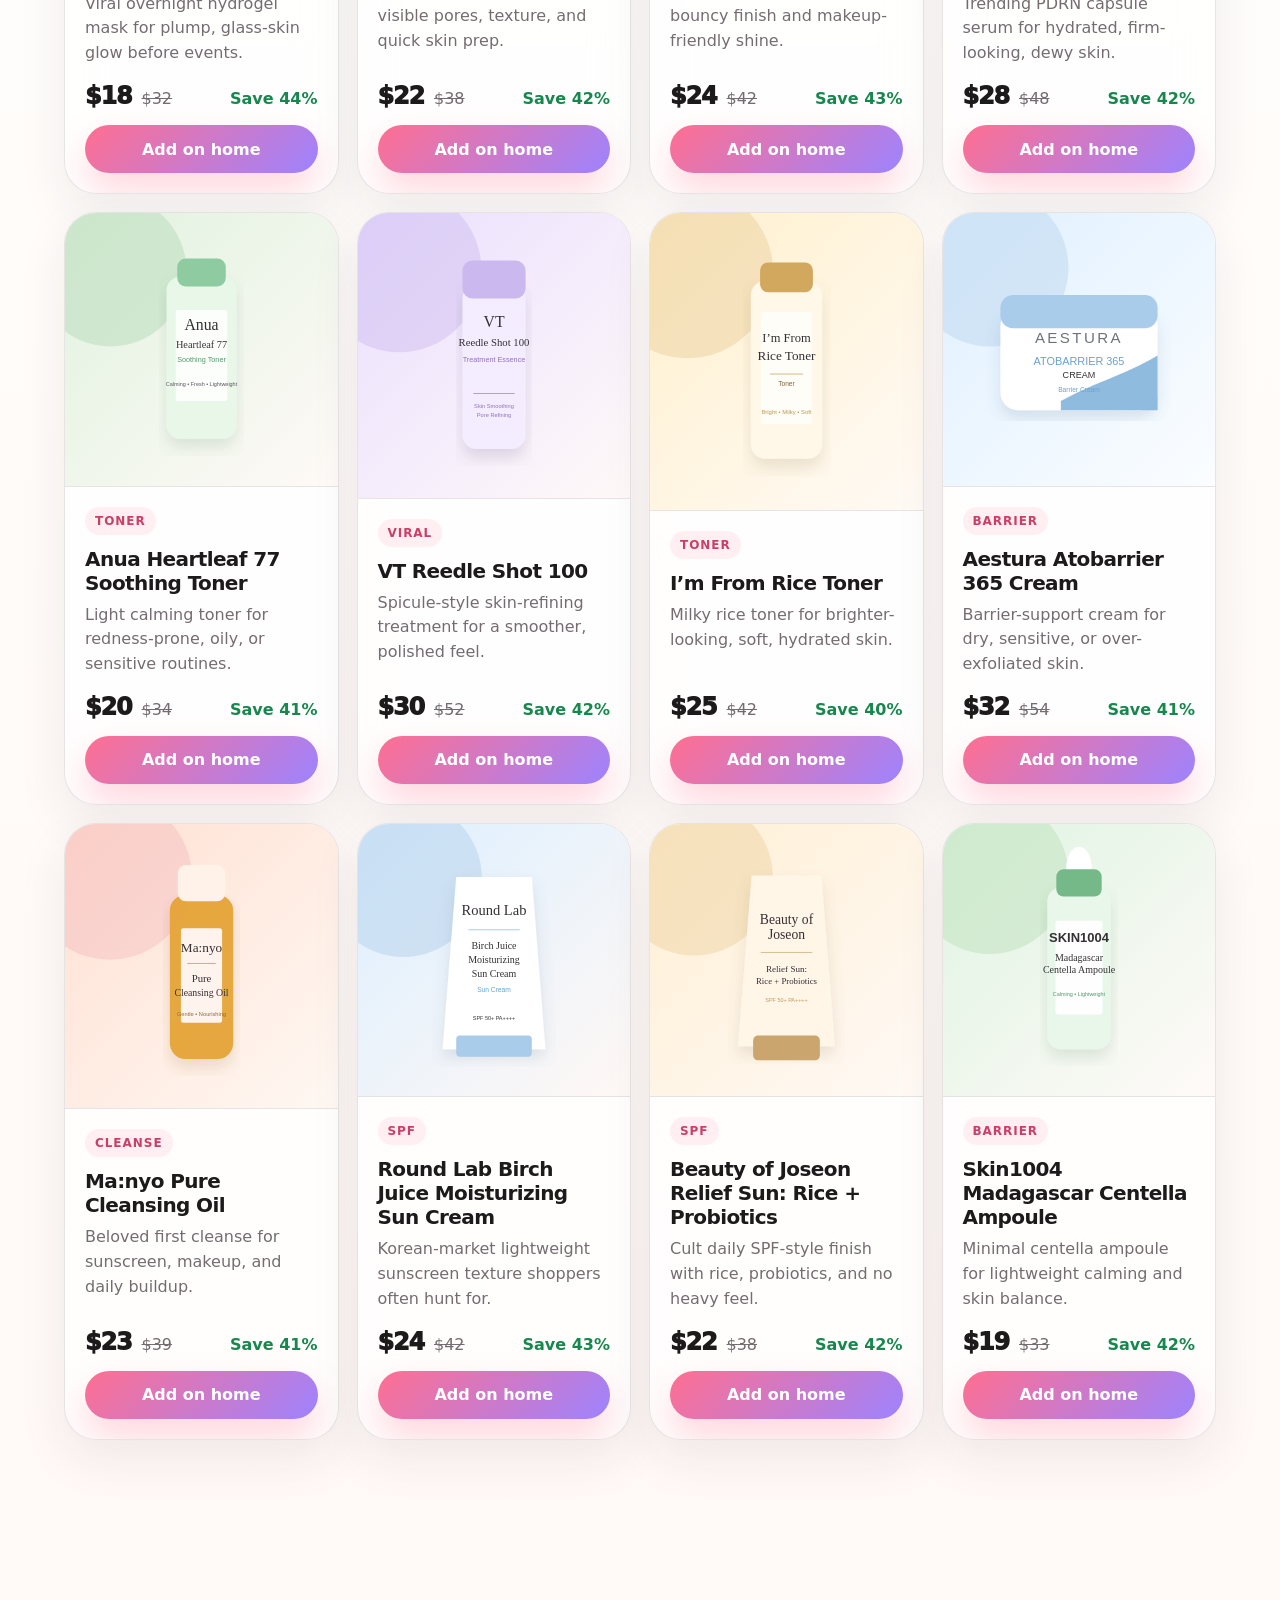
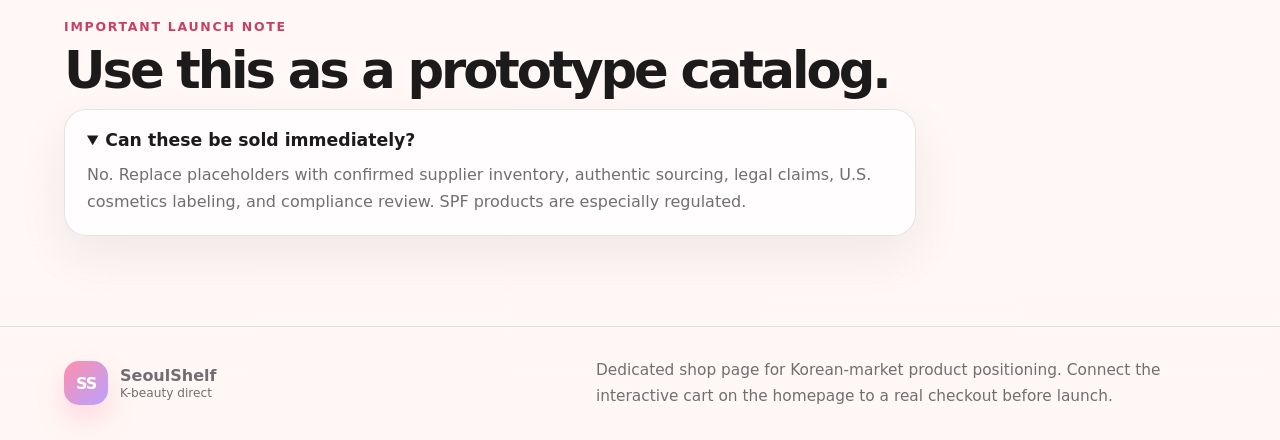
==== commit 41f9aaa8: "Use mockup images on shop page" ====
--- a/shop/index.html
+++ b/shop/index.html
@@ -40,186 +40,31 @@
         <h1>Products Americans search for, sourced the Korea-direct way.</h1>
         <p class="section-subtitle">
           This example catalog is built around current U.S. K-beauty demand: viral glass-skin masks, Medicube products,
-          PDRN, toner pads, barrier creams, rice toners, cleansing oils, and Korean-market SPF-style formulas.
+          PDRN, toner pads, barrier creams, rice toners, cleansing oils, and Korean-market SPF-style formulas. Mockup images live in <strong>images/product-images</strong> and can be replaced later.
         </p>
       </div>
     </section>
 
     <section class="trust-row" aria-label="Shop promises">
-      <article>
-        <span>01</span>
-        <strong>Hard-to-find angle</strong>
-        <p>Feature products that may be unavailable, delayed, or different in U.S. retail compared with Korea-market versions.</p>
-      </article>
-      <article>
-        <span>02</span>
-        <strong>Research-backed picks</strong>
-        <p>Use trends from K-beauty retailers, beauty editors, and U.S. demand signals before finalizing supplier inventory.</p>
-      </article>
-      <article>
-        <span>03</span>
-        <strong>Compliance first</strong>
-        <p>Sunscreen and regulated products need U.S. import, labeling, ingredient, and claims review before sale.</p>
-      </article>
+      <article><span>01</span><strong>Hard-to-find angle</strong><p>Feature products that may be unavailable, delayed, or different in U.S. retail compared with Korea-market versions.</p></article>
+      <article><span>02</span><strong>Research-backed picks</strong><p>Use trends from K-beauty retailers, beauty editors, and U.S. demand signals before finalizing supplier inventory.</p></article>
+      <article><span>03</span><strong>Compliance first</strong><p>Sunscreen and regulated products need U.S. import, labeling, ingredient, and claims review before sale.</p></article>
     </section>
 
     <section class="section intro">
       <div class="product-grid" aria-label="Example Korean skincare products">
-        <article class="product-card">
-          <div class="product-media" style="--product-bg: linear-gradient(135deg, #ffe0ea, #ffffff); --product-bottle: linear-gradient(160deg, #ffd4e4, #f6a8c8)">
-            <div class="product-bottle" data-label="Mask"></div>
-          </div>
-          <div class="product-info">
-            <span class="product-tag">viral</span>
-            <h3>Biodance Bio-Collagen Real Deep Mask</h3>
-            <p>Viral overnight hydrogel mask for plump, glass-skin glow before events.</p>
-            <div class="product-meta"><span class="price">$18</span><span class="compare">$32</span><span class="save">Save 44%</span></div>
-            <a class="button primary full" href="/#shop">Add on home</a>
-          </div>
-        </article>
-
-        <article class="product-card">
-          <div class="product-media" style="--product-bg: linear-gradient(135deg, #f2e6ff, #ffffff); --product-bottle: linear-gradient(160deg, #e4d5ff, #9d83ff)">
-            <div class="product-bottle" data-label="Pads"></div>
-          </div>
-          <div class="product-info">
-            <span class="product-tag">toner</span>
-            <h3>Medicube Zero Pore Pad 2.0</h3>
-            <p>Smoothing toner pads for visible pores, texture, and quick skin prep.</p>
-            <div class="product-meta"><span class="price">$22</span><span class="compare">$38</span><span class="save">Save 42%</span></div>
-            <a class="button primary full" href="/#shop">Add on home</a>
-          </div>
-        </article>
-
-        <article class="product-card">
-          <div class="product-media" style="--product-bg: linear-gradient(135deg, #ffdbe8, #fff8fb); --product-bottle: linear-gradient(160deg, #ffc1d8, #ff7aa7)">
-            <div class="product-bottle" data-label="Glow"></div>
-          </div>
-          <div class="product-info">
-            <span class="product-tag">viral</span>
-            <h3>Medicube Collagen Jelly Cream</h3>
-            <p>Glass-skin gel cream with a bouncy finish and makeup-friendly shine.</p>
-            <div class="product-meta"><span class="price">$24</span><span class="compare">$42</span><span class="save">Save 43%</span></div>
-            <a class="button primary full" href="/#shop">Add on home</a>
-          </div>
-        </article>
-
-        <article class="product-card">
-          <div class="product-media" style="--product-bg: linear-gradient(135deg, #ffe6f1, #ffffff); --product-bottle: linear-gradient(160deg, #ffc8df, #f58ab6)">
-            <div class="product-bottle" data-label="PDRN"></div>
-          </div>
-          <div class="product-info">
-            <span class="product-tag">pdrn</span>
-            <h3>Anua PDRN Hyaluronic Acid Capsule 100 Serum</h3>
-            <p>Trending PDRN capsule serum for hydrated, firm-looking, dewy skin.</p>
-            <div class="product-meta"><span class="price">$28</span><span class="compare">$48</span><span class="save">Save 42%</span></div>
-            <a class="button primary full" href="/#shop">Add on home</a>
-          </div>
-        </article>
-
-        <article class="product-card">
-          <div class="product-media" style="--product-bg: linear-gradient(135deg, #dff3df, #ffffff); --product-bottle: linear-gradient(160deg, #d3f2d3, #8ecba1)">
-            <div class="product-bottle" data-label="77"></div>
-          </div>
-          <div class="product-info">
-            <span class="product-tag">toner</span>
-            <h3>Anua Heartleaf 77 Soothing Toner</h3>
-            <p>Light calming toner for redness-prone, oily, or sensitive routines.</p>
-            <div class="product-meta"><span class="price">$20</span><span class="compare">$34</span><span class="save">Save 41%</span></div>
-            <a class="button primary full" href="/#shop">Add on home</a>
-          </div>
-        </article>
-
-        <article class="product-card">
-          <div class="product-media" style="--product-bg: linear-gradient(135deg, #e4ddff, #ffffff); --product-bottle: linear-gradient(160deg, #d8ceff, #8f7cff)">
-            <div class="product-bottle" data-label="VT"></div>
-          </div>
-          <div class="product-info">
-            <span class="product-tag">viral</span>
-            <h3>VT Reedle Shot 100</h3>
-            <p>Spicule-style skin-refining treatment for a smoother, polished feel.</p>
-            <div class="product-meta"><span class="price">$30</span><span class="compare">$52</span><span class="save">Save 42%</span></div>
-            <a class="button primary full" href="/#shop">Add on home</a>
-          </div>
-        </article>
-
-        <article class="product-card">
-          <div class="product-media" style="--product-bg: linear-gradient(135deg, #fff4cf, #ffffff); --product-bottle: linear-gradient(160deg, #fff7db, #eecb86)">
-            <div class="product-bottle" data-label="Rice"></div>
-          </div>
-          <div class="product-info">
-            <span class="product-tag">toner</span>
-            <h3>I’m From Rice Toner</h3>
-            <p>Milky rice toner for brighter-looking, soft, hydrated skin.</p>
-            <div class="product-meta"><span class="price">$25</span><span class="compare">$42</span><span class="save">Save 40%</span></div>
-            <a class="button primary full" href="/#shop">Add on home</a>
-          </div>
-        </article>
-
-        <article class="product-card">
-          <div class="product-media" style="--product-bg: linear-gradient(135deg, #dff3ff, #ffffff); --product-bottle: linear-gradient(160deg, #cfefff, #8ab8ff)">
-            <div class="product-bottle" data-label="365"></div>
-          </div>
-          <div class="product-info">
-            <span class="product-tag">barrier</span>
-            <h3>Aestura Atobarrier 365 Cream</h3>
-            <p>Barrier-support cream for dry, sensitive, or over-exfoliated skin.</p>
-            <div class="product-meta"><span class="price">$32</span><span class="compare">$54</span><span class="save">Save 41%</span></div>
-            <a class="button primary full" href="/#shop">Add on home</a>
-          </div>
-        </article>
-
-        <article class="product-card">
-          <div class="product-media" style="--product-bg: linear-gradient(135deg, #ffe7b8, #ffffff); --product-bottle: linear-gradient(160deg, #ffe1a6, #ffb55e)">
-            <div class="product-bottle" data-label="Oil"></div>
-          </div>
-          <div class="product-info">
-            <span class="product-tag">cleanse</span>
-            <h3>Ma:nyo Pure Cleansing Oil</h3>
-            <p>Beloved first cleanse for sunscreen, makeup, and daily buildup.</p>
-            <div class="product-meta"><span class="price">$23</span><span class="compare">$39</span><span class="save">Save 41%</span></div>
-            <a class="button primary full" href="/#shop">Add on home</a>
-          </div>
-        </article>
-
-        <article class="product-card">
-          <div class="product-media" style="--product-bg: linear-gradient(135deg, #e0f5ff, #ffffff); --product-bottle: linear-gradient(160deg, #cfefff, #85ccff)">
-            <div class="product-bottle" data-label="SPF"></div>
-          </div>
-          <div class="product-info">
-            <span class="product-tag">spf</span>
-            <h3>Round Lab Birch Juice Moisturizing Sun Cream</h3>
-            <p>Korean-market lightweight sunscreen texture shoppers often hunt for.</p>
-            <div class="product-meta"><span class="price">$24</span><span class="compare">$42</span><span class="save">Save 43%</span></div>
-            <a class="button primary full" href="/#shop">Add on home</a>
-          </div>
-        </article>
-
-        <article class="product-card">
-          <div class="product-media" style="--product-bg: linear-gradient(135deg, #fff1c9, #ffffff); --product-bottle: linear-gradient(160deg, #fff5cc, #d7be76)">
-            <div class="product-bottle" data-label="Sun"></div>
-          </div>
-          <div class="product-info">
-            <span class="product-tag">spf</span>
-            <h3>Beauty of Joseon Relief Sun: Rice + Probiotics</h3>
-            <p>Cult daily SPF-style finish with rice, probiotics, and no heavy feel.</p>
-            <div class="product-meta"><span class="price">$22</span><span class="compare">$38</span><span class="save">Save 42%</span></div>
-            <a class="button primary full" href="/#shop">Add on home</a>
-          </div>
-        </article>
-
-        <article class="product-card">
-          <div class="product-media" style="--product-bg: linear-gradient(135deg, #d9f2df, #ffffff); --product-bottle: linear-gradient(160deg, #c2edcb, #62bc82)">
-            <div class="product-bottle" data-label="Cica"></div>
-          </div>
-          <div class="product-info">
-            <span class="product-tag">barrier</span>
-            <h3>Skin1004 Madagascar Centella Ampoule</h3>
-            <p>Minimal centella ampoule for lightweight calming and skin balance.</p>
-            <div class="product-meta"><span class="price">$19</span><span class="compare">$33</span><span class="save">Save 42%</span></div>
-            <a class="button primary full" href="/#shop">Add on home</a>
-          </div>
-        </article>
+        <article class="product-card"><div class="product-media" style="padding:0;overflow:hidden"><img src="../images/product-images/biodance-bio-collagen-real-deep-mask.svg" alt="Biodance Bio-Collagen Real Deep Mask mockup product image" loading="lazy" style="width:100%;height:100%;min-height:260px;object-fit:cover;display:block"></div><div class="product-info"><span class="product-tag">viral</span><h3>Biodance Bio-Collagen Real Deep Mask</h3><p>Viral overnight hydrogel mask for plump, glass-skin glow before events.</p><div class="product-meta"><span class="price">$18</span><span class="compare">$32</span><span class="save">Save 44%</span></div><a class="button primary full" href="/#shop">Add on home</a></div></article>
+        <article class="product-card"><div class="product-media" style="padding:0;overflow:hidden"><img src="../images/product-images/medicube-zero-pore-pad-2.svg" alt="Medicube Zero Pore Pad 2.0 mockup product image" loading="lazy" style="width:100%;height:100%;min-height:260px;object-fit:cover;display:block"></div><div class="product-info"><span class="product-tag">toner</span><h3>Medicube Zero Pore Pad 2.0</h3><p>Smoothing toner pads for visible pores, texture, and quick skin prep.</p><div class="product-meta"><span class="price">$22</span><span class="compare">$38</span><span class="save">Save 42%</span></div><a class="button primary full" href="/#shop">Add on home</a></div></article>
+        <article class="product-card"><div class="product-media" style="padding:0;overflow:hidden"><img src="../images/product-images/medicube-collagen-jelly-cream.svg" alt="Medicube Collagen Jelly Cream mockup product image" loading="lazy" style="width:100%;height:100%;min-height:260px;object-fit:cover;display:block"></div><div class="product-info"><span class="product-tag">viral</span><h3>Medicube Collagen Jelly Cream</h3><p>Glass-skin gel cream with a bouncy finish and makeup-friendly shine.</p><div class="product-meta"><span class="price">$24</span><span class="compare">$42</span><span class="save">Save 43%</span></div><a class="button primary full" href="/#shop">Add on home</a></div></article>
+        <article class="product-card"><div class="product-media" style="padding:0;overflow:hidden"><img src="../images/product-images/anua-pdrn-hyaluronic-acid-capsule-100-serum.svg" alt="Anua PDRN Hyaluronic Acid Capsule 100 Serum mockup product image" loading="lazy" style="width:100%;height:100%;min-height:260px;object-fit:cover;display:block"></div><div class="product-info"><span class="product-tag">pdrn</span><h3>Anua PDRN Hyaluronic Acid Capsule 100 Serum</h3><p>Trending PDRN capsule serum for hydrated, firm-looking, dewy skin.</p><div class="product-meta"><span class="price">$28</span><span class="compare">$48</span><span class="save">Save 42%</span></div><a class="button primary full" href="/#shop">Add on home</a></div></article>
+        <article class="product-card"><div class="product-media" style="padding:0;overflow:hidden"><img src="../images/product-images/anua-heartleaf-77-soothing-toner.svg" alt="Anua Heartleaf 77 Soothing Toner mockup product image" loading="lazy" style="width:100%;height:100%;min-height:260px;object-fit:cover;display:block"></div><div class="product-info"><span class="product-tag">toner</span><h3>Anua Heartleaf 77 Soothing Toner</h3><p>Light calming toner for redness-prone, oily, or sensitive routines.</p><div class="product-meta"><span class="price">$20</span><span class="compare">$34</span><span class="save">Save 41%</span></div><a class="button primary full" href="/#shop">Add on home</a></div></article>
+        <article class="product-card"><div class="product-media" style="padding:0;overflow:hidden"><img src="../images/product-images/vt-reedle-shot-100.svg" alt="VT Reedle Shot 100 mockup product image" loading="lazy" style="width:100%;height:100%;min-height:260px;object-fit:cover;display:block"></div><div class="product-info"><span class="product-tag">viral</span><h3>VT Reedle Shot 100</h3><p>Spicule-style skin-refining treatment for a smoother, polished feel.</p><div class="product-meta"><span class="price">$30</span><span class="compare">$52</span><span class="save">Save 42%</span></div><a class="button primary full" href="/#shop">Add on home</a></div></article>
+        <article class="product-card"><div class="product-media" style="padding:0;overflow:hidden"><img src="../images/product-images/im-from-rice-toner.svg" alt="I’m From Rice Toner mockup product image" loading="lazy" style="width:100%;height:100%;min-height:260px;object-fit:cover;display:block"></div><div class="product-info"><span class="product-tag">toner</span><h3>I’m From Rice Toner</h3><p>Milky rice toner for brighter-looking, soft, hydrated skin.</p><div class="product-meta"><span class="price">$25</span><span class="compare">$42</span><span class="save">Save 40%</span></div><a class="button primary full" href="/#shop">Add on home</a></div></article>
+        <article class="product-card"><div class="product-media" style="padding:0;overflow:hidden"><img src="../images/product-images/aestura-atobarrier-365-cream.svg" alt="Aestura Atobarrier 365 Cream mockup product image" loading="lazy" style="width:100%;height:100%;min-height:260px;object-fit:cover;display:block"></div><div class="product-info"><span class="product-tag">barrier</span><h3>Aestura Atobarrier 365 Cream</h3><p>Barrier-support cream for dry, sensitive, or over-exfoliated skin.</p><div class="product-meta"><span class="price">$32</span><span class="compare">$54</span><span class="save">Save 41%</span></div><a class="button primary full" href="/#shop">Add on home</a></div></article>
+        <article class="product-card"><div class="product-media" style="padding:0;overflow:hidden"><img src="../images/product-images/manyo-pure-cleansing-oil.svg" alt="Ma:nyo Pure Cleansing Oil mockup product image" loading="lazy" style="width:100%;height:100%;min-height:260px;object-fit:cover;display:block"></div><div class="product-info"><span class="product-tag">cleanse</span><h3>Ma:nyo Pure Cleansing Oil</h3><p>Beloved first cleanse for sunscreen, makeup, and daily buildup.</p><div class="product-meta"><span class="price">$23</span><span class="compare">$39</span><span class="save">Save 41%</span></div><a class="button primary full" href="/#shop">Add on home</a></div></article>
+        <article class="product-card"><div class="product-media" style="padding:0;overflow:hidden"><img src="../images/product-images/round-lab-birch-juice-moisturizing-sun-cream.svg" alt="Round Lab Birch Juice Moisturizing Sun Cream mockup product image" loading="lazy" style="width:100%;height:100%;min-height:260px;object-fit:cover;display:block"></div><div class="product-info"><span class="product-tag">spf</span><h3>Round Lab Birch Juice Moisturizing Sun Cream</h3><p>Korean-market lightweight sunscreen texture shoppers often hunt for.</p><div class="product-meta"><span class="price">$24</span><span class="compare">$42</span><span class="save">Save 43%</span></div><a class="button primary full" href="/#shop">Add on home</a></div></article>
+        <article class="product-card"><div class="product-media" style="padding:0;overflow:hidden"><img src="../images/product-images/beauty-of-joseon-relief-sun-rice-probiotics.svg" alt="Beauty of Joseon Relief Sun Rice + Probiotics mockup product image" loading="lazy" style="width:100%;height:100%;min-height:260px;object-fit:cover;display:block"></div><div class="product-info"><span class="product-tag">spf</span><h3>Beauty of Joseon Relief Sun: Rice + Probiotics</h3><p>Cult daily SPF-style finish with rice, probiotics, and no heavy feel.</p><div class="product-meta"><span class="price">$22</span><span class="compare">$38</span><span class="save">Save 42%</span></div><a class="button primary full" href="/#shop">Add on home</a></div></article>
+        <article class="product-card"><div class="product-media" style="padding:0;overflow:hidden"><img src="../images/product-images/skin1004-madagascar-centella-ampoule.svg" alt="Skin1004 Madagascar Centella Ampoule mockup product image" loading="lazy" style="width:100%;height:100%;min-height:260px;object-fit:cover;display:block"></div><div class="product-info"><span class="product-tag">barrier</span><h3>Skin1004 Madagascar Centella Ampoule</h3><p>Minimal centella ampoule for lightweight calming and skin balance.</p><div class="product-meta"><span class="price">$19</span><span class="compare">$33</span><span class="save">Save 42%</span></div><a class="button primary full" href="/#shop">Add on home</a></div></article>
       </div>
     </section>
 
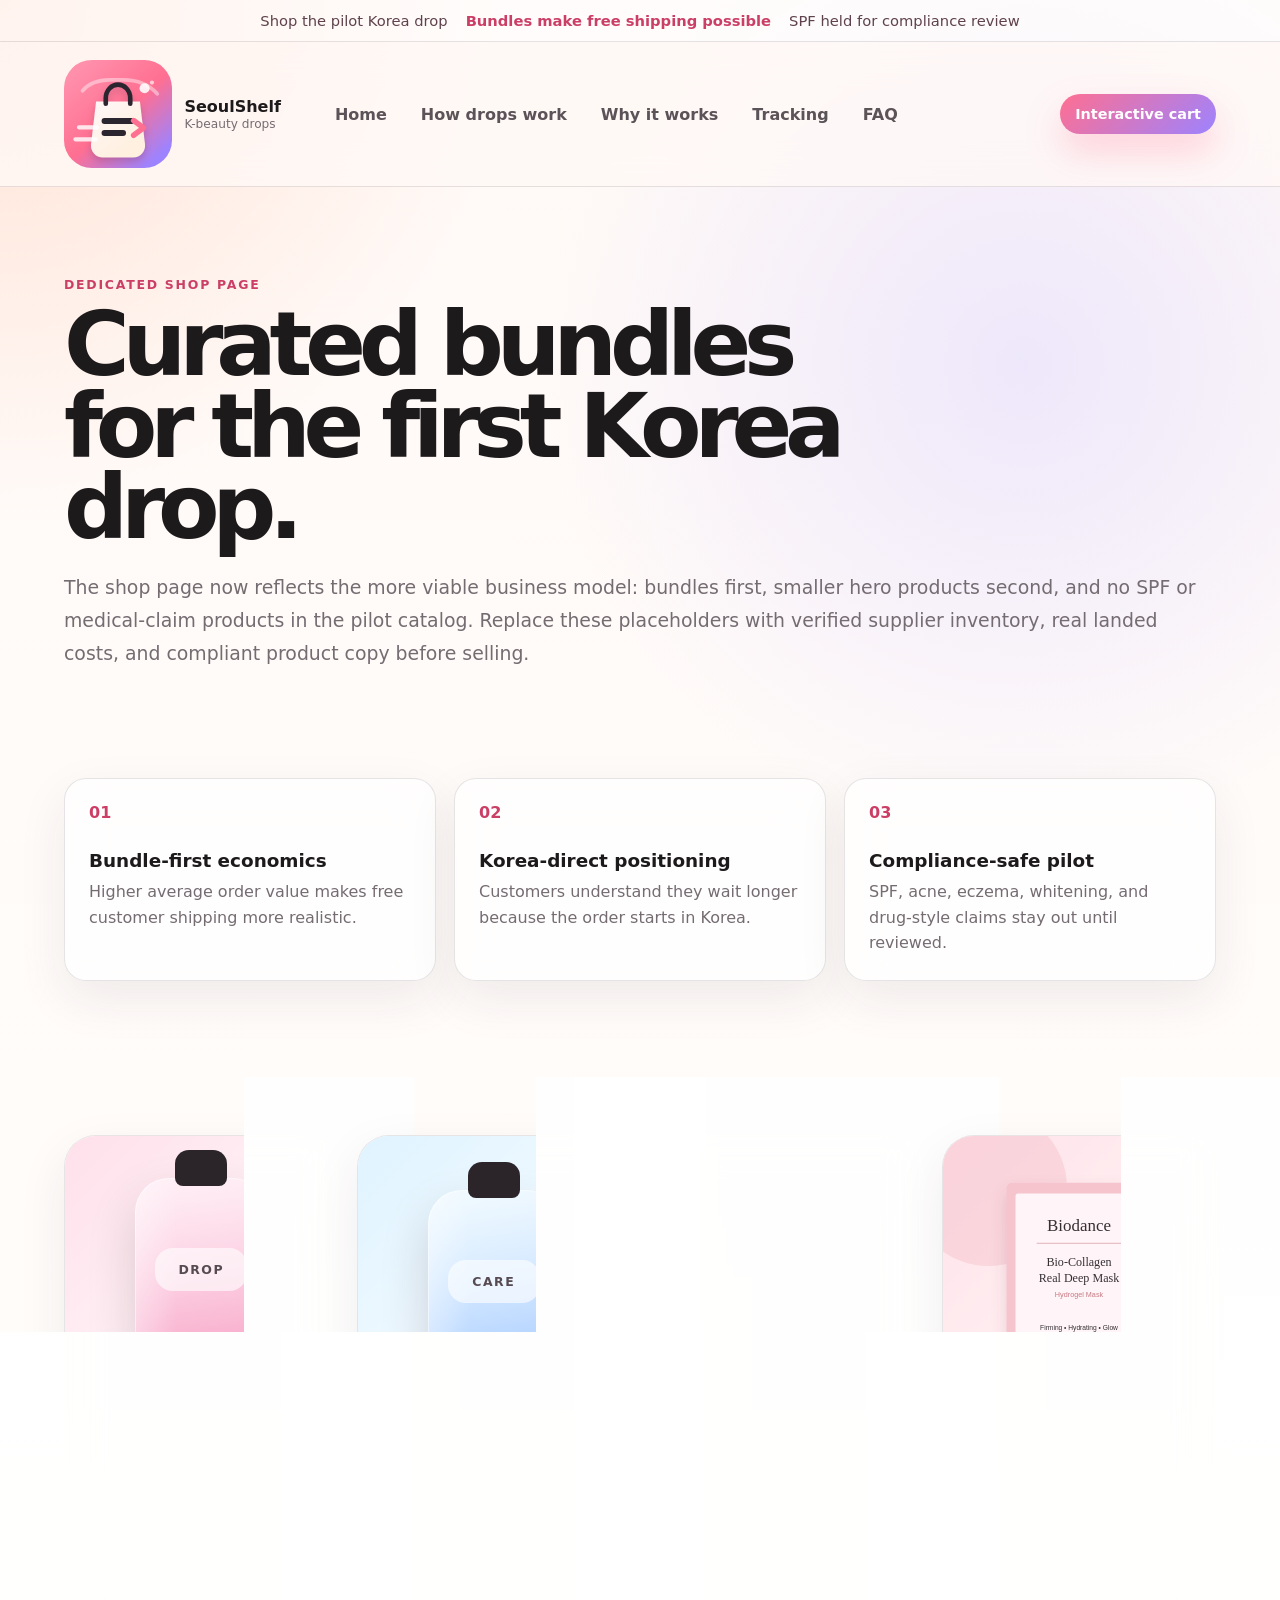
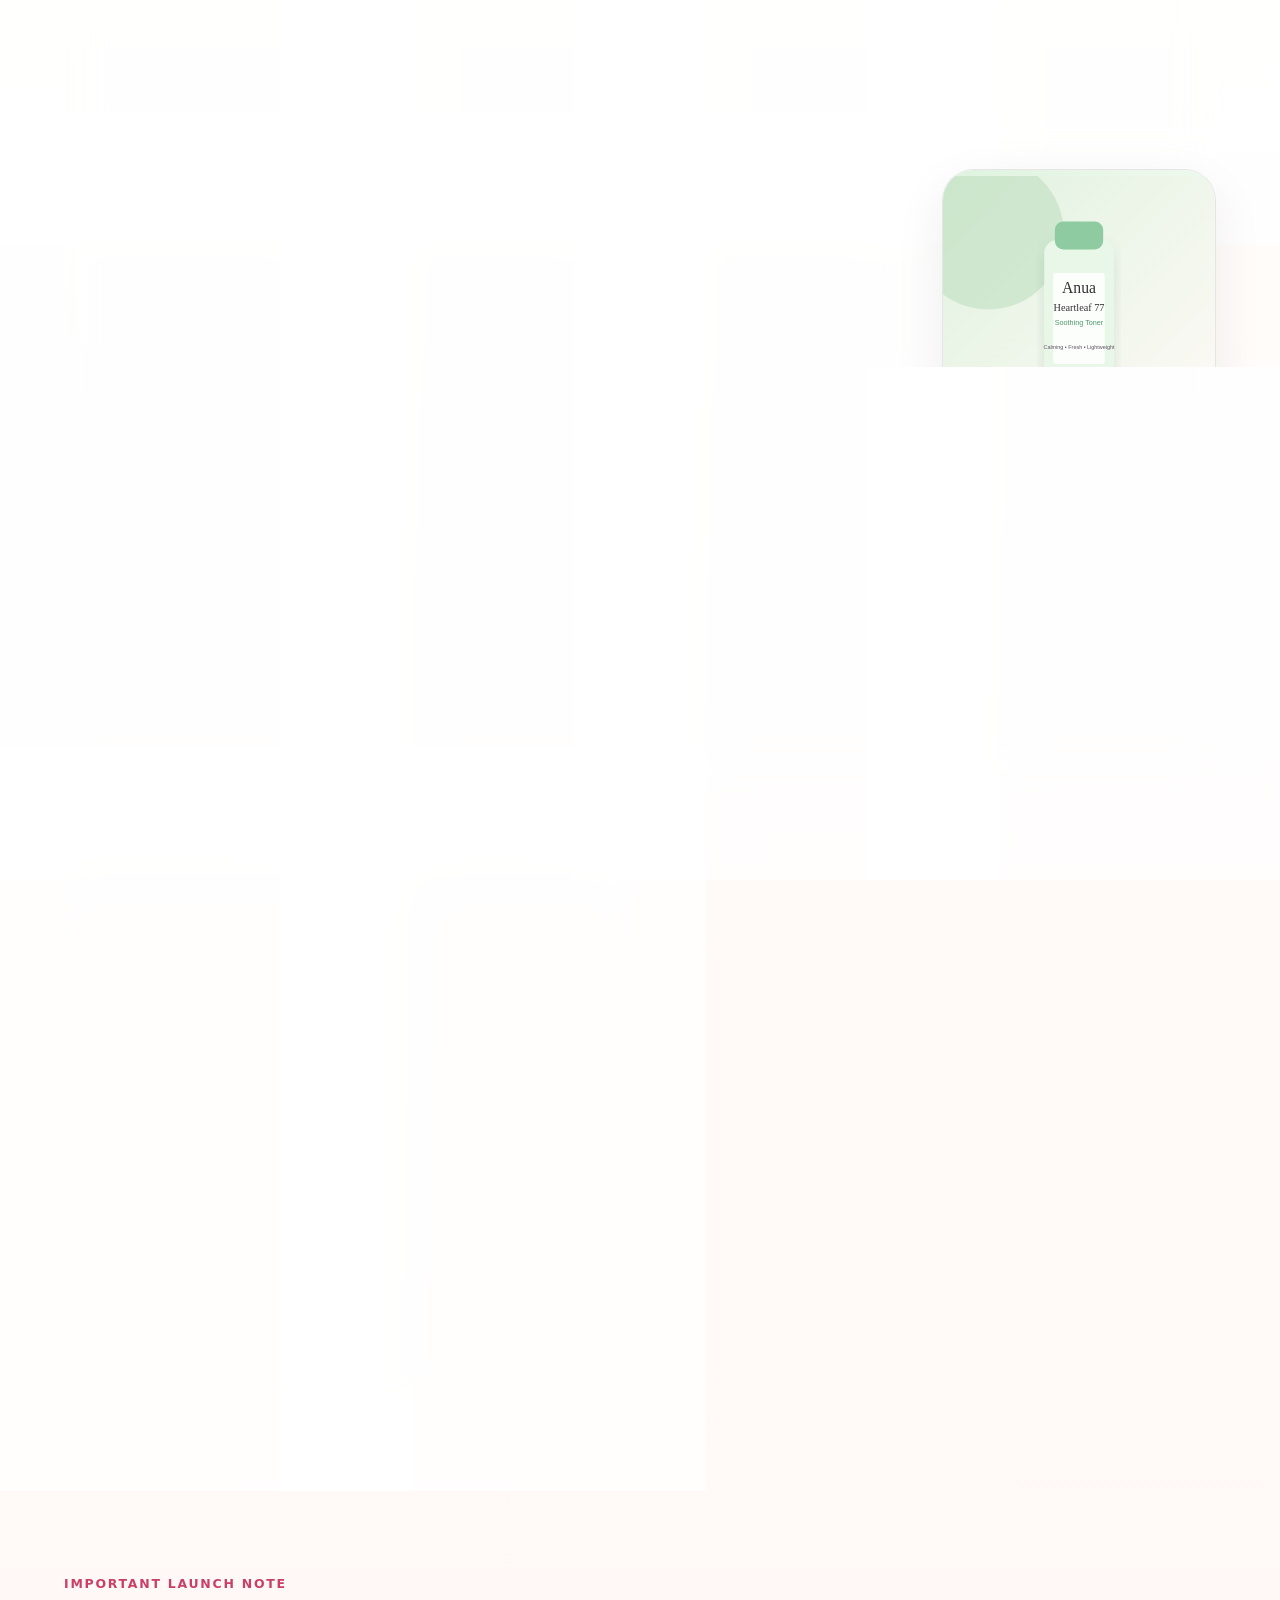
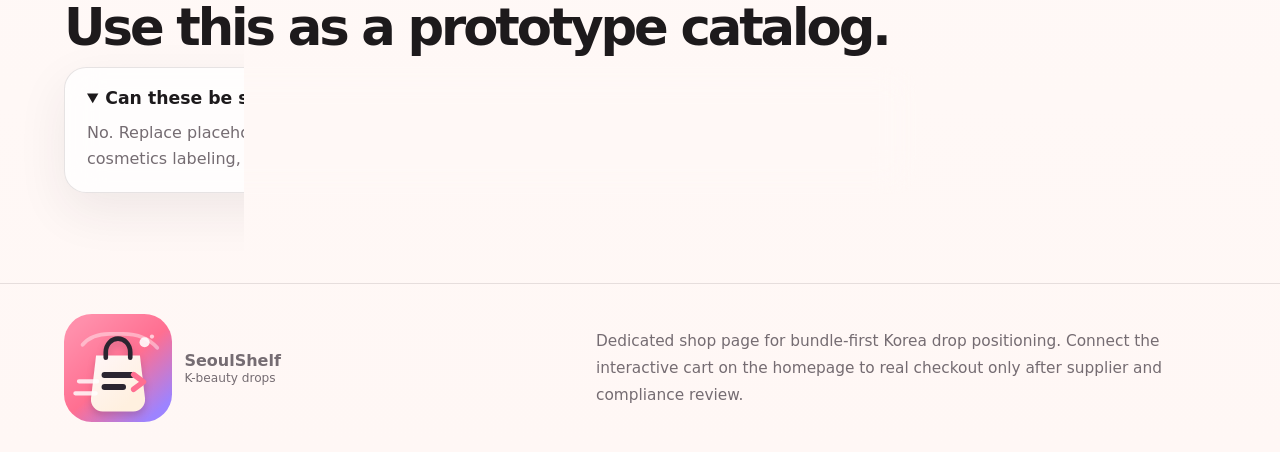
==== commit 80c443b3: "Update shop page for pilot Korea drops" ====
--- a/shop/index.html
+++ b/shop/index.html
@@ -3,29 +3,30 @@
 <head>
   <meta charset="utf-8" />
   <meta name="viewport" content="width=device-width, initial-scale=1" />
-  <title>Shop Seoul Picks — SeoulShelf</title>
-  <meta name="description" content="A dedicated shop page for researched, hard-to-find Korean skincare products Americans often search for." />
+  <title>Shop SeoulShelf Drops — Korea-price skincare bundles</title>
+  <meta name="description" content="A dedicated shop page for curated Korean skincare drops, bundles, and launch-safe beauty categories shipped from Korea to the U.S." />
   <link rel="stylesheet" href="../styles.css" />
 </head>
 <body>
   <div class="announcement">
-    <span>Shop Seoul Picks</span>
-    <strong>Hard-to-find Korean skincare</strong>
-    <span>Free U.S. shipping prototype</span>
+    <span>Shop the pilot Korea drop</span>
+    <strong>Bundles make free shipping possible</strong>
+    <span>SPF held for compliance review</span>
   </div>
 
   <header class="site-header" id="top">
     <a href="/" class="brand" aria-label="SeoulShelf home">
-      <span class="brand-mark">SS</span>
+      <img class="brand-logo" src="../images/seoulshelf-logo.svg" alt="" />
       <span>
         <strong>SeoulShelf</strong>
-        <small>K-beauty direct</small>
+        <small>K-beauty drops</small>
       </span>
     </a>
 
     <nav class="nav-links" aria-label="Primary navigation">
       <a href="/">Home</a>
-      <a href="/#how-it-works">How it works</a>
+      <a href="/#how-it-works">How drops work</a>
+      <a href="/#why-this-works">Why it works</a>
       <a href="/#tracking">Tracking</a>
       <a href="/#faq">FAQ</a>
     </nav>
@@ -37,34 +38,32 @@
     <section class="section intro">
       <div>
         <p class="eyebrow">Dedicated shop page</p>
-        <h1>Products Americans search for, sourced the Korea-direct way.</h1>
+        <h1>Curated bundles for the first Korea drop.</h1>
         <p class="section-subtitle">
-          This example catalog is built around current U.S. K-beauty demand: viral glass-skin masks, Medicube products,
-          PDRN, toner pads, barrier creams, rice toners, cleansing oils, and Korean-market SPF-style formulas. Mockup images live in <strong>images/product-images</strong> and can be replaced later.
+          The shop page now reflects the more viable business model: bundles first, smaller hero products second, and no SPF or medical-claim products in the pilot catalog.
+          Replace these placeholders with verified supplier inventory, real landed costs, and compliant product copy before selling.
         </p>
       </div>
     </section>
 
     <section class="trust-row" aria-label="Shop promises">
-      <article><span>01</span><strong>Hard-to-find angle</strong><p>Feature products that may be unavailable, delayed, or different in U.S. retail compared with Korea-market versions.</p></article>
-      <article><span>02</span><strong>Research-backed picks</strong><p>Use trends from K-beauty retailers, beauty editors, and U.S. demand signals before finalizing supplier inventory.</p></article>
-      <article><span>03</span><strong>Compliance first</strong><p>Sunscreen and regulated products need U.S. import, labeling, ingredient, and claims review before sale.</p></article>
+      <article><span>01</span><strong>Bundle-first economics</strong><p>Higher average order value makes free customer shipping more realistic.</p></article>
+      <article><span>02</span><strong>Korea-direct positioning</strong><p>Customers understand they wait longer because the order starts in Korea.</p></article>
+      <article><span>03</span><strong>Compliance-safe pilot</strong><p>SPF, acne, eczema, whitening, and drug-style claims stay out until reviewed.</p></article>
     </section>
 
     <section class="section intro">
       <div class="product-grid" aria-label="Example Korean skincare products">
-        <article class="product-card"><div class="product-media" style="padding:0;overflow:hidden"><img src="../images/product-images/biodance-bio-collagen-real-deep-mask.svg" alt="Biodance Bio-Collagen Real Deep Mask mockup product image" loading="lazy" style="width:100%;height:100%;min-height:260px;object-fit:cover;display:block"></div><div class="product-info"><span class="product-tag">viral</span><h3>Biodance Bio-Collagen Real Deep Mask</h3><p>Viral overnight hydrogel mask for plump, glass-skin glow before events.</p><div class="product-meta"><span class="price">$18</span><span class="compare">$32</span><span class="save">Save 44%</span></div><a class="button primary full" href="/#shop">Add on home</a></div></article>
-        <article class="product-card"><div class="product-media" style="padding:0;overflow:hidden"><img src="../images/product-images/medicube-zero-pore-pad-2.svg" alt="Medicube Zero Pore Pad 2.0 mockup product image" loading="lazy" style="width:100%;height:100%;min-height:260px;object-fit:cover;display:block"></div><div class="product-info"><span class="product-tag">toner</span><h3>Medicube Zero Pore Pad 2.0</h3><p>Smoothing toner pads for visible pores, texture, and quick skin prep.</p><div class="product-meta"><span class="price">$22</span><span class="compare">$38</span><span class="save">Save 42%</span></div><a class="button primary full" href="/#shop">Add on home</a></div></article>
-        <article class="product-card"><div class="product-media" style="padding:0;overflow:hidden"><img src="../images/product-images/medicube-collagen-jelly-cream.svg" alt="Medicube Collagen Jelly Cream mockup product image" loading="lazy" style="width:100%;height:100%;min-height:260px;object-fit:cover;display:block"></div><div class="product-info"><span class="product-tag">viral</span><h3>Medicube Collagen Jelly Cream</h3><p>Glass-skin gel cream with a bouncy finish and makeup-friendly shine.</p><div class="product-meta"><span class="price">$24</span><span class="compare">$42</span><span class="save">Save 43%</span></div><a class="button primary full" href="/#shop">Add on home</a></div></article>
-        <article class="product-card"><div class="product-media" style="padding:0;overflow:hidden"><img src="../images/product-images/anua-pdrn-hyaluronic-acid-capsule-100-serum.svg" alt="Anua PDRN Hyaluronic Acid Capsule 100 Serum mockup product image" loading="lazy" style="width:100%;height:100%;min-height:260px;object-fit:cover;display:block"></div><div class="product-info"><span class="product-tag">pdrn</span><h3>Anua PDRN Hyaluronic Acid Capsule 100 Serum</h3><p>Trending PDRN capsule serum for hydrated, firm-looking, dewy skin.</p><div class="product-meta"><span class="price">$28</span><span class="compare">$48</span><span class="save">Save 42%</span></div><a class="button primary full" href="/#shop">Add on home</a></div></article>
-        <article class="product-card"><div class="product-media" style="padding:0;overflow:hidden"><img src="../images/product-images/anua-heartleaf-77-soothing-toner.svg" alt="Anua Heartleaf 77 Soothing Toner mockup product image" loading="lazy" style="width:100%;height:100%;min-height:260px;object-fit:cover;display:block"></div><div class="product-info"><span class="product-tag">toner</span><h3>Anua Heartleaf 77 Soothing Toner</h3><p>Light calming toner for redness-prone, oily, or sensitive routines.</p><div class="product-meta"><span class="price">$20</span><span class="compare">$34</span><span class="save">Save 41%</span></div><a class="button primary full" href="/#shop">Add on home</a></div></article>
-        <article class="product-card"><div class="product-media" style="padding:0;overflow:hidden"><img src="../images/product-images/vt-reedle-shot-100.svg" alt="VT Reedle Shot 100 mockup product image" loading="lazy" style="width:100%;height:100%;min-height:260px;object-fit:cover;display:block"></div><div class="product-info"><span class="product-tag">viral</span><h3>VT Reedle Shot 100</h3><p>Spicule-style skin-refining treatment for a smoother, polished feel.</p><div class="product-meta"><span class="price">$30</span><span class="compare">$52</span><span class="save">Save 42%</span></div><a class="button primary full" href="/#shop">Add on home</a></div></article>
-        <article class="product-card"><div class="product-media" style="padding:0;overflow:hidden"><img src="../images/product-images/im-from-rice-toner.svg" alt="I’m From Rice Toner mockup product image" loading="lazy" style="width:100%;height:100%;min-height:260px;object-fit:cover;display:block"></div><div class="product-info"><span class="product-tag">toner</span><h3>I’m From Rice Toner</h3><p>Milky rice toner for brighter-looking, soft, hydrated skin.</p><div class="product-meta"><span class="price">$25</span><span class="compare">$42</span><span class="save">Save 40%</span></div><a class="button primary full" href="/#shop">Add on home</a></div></article>
-        <article class="product-card"><div class="product-media" style="padding:0;overflow:hidden"><img src="../images/product-images/aestura-atobarrier-365-cream.svg" alt="Aestura Atobarrier 365 Cream mockup product image" loading="lazy" style="width:100%;height:100%;min-height:260px;object-fit:cover;display:block"></div><div class="product-info"><span class="product-tag">barrier</span><h3>Aestura Atobarrier 365 Cream</h3><p>Barrier-support cream for dry, sensitive, or over-exfoliated skin.</p><div class="product-meta"><span class="price">$32</span><span class="compare">$54</span><span class="save">Save 41%</span></div><a class="button primary full" href="/#shop">Add on home</a></div></article>
-        <article class="product-card"><div class="product-media" style="padding:0;overflow:hidden"><img src="../images/product-images/manyo-pure-cleansing-oil.svg" alt="Ma:nyo Pure Cleansing Oil mockup product image" loading="lazy" style="width:100%;height:100%;min-height:260px;object-fit:cover;display:block"></div><div class="product-info"><span class="product-tag">cleanse</span><h3>Ma:nyo Pure Cleansing Oil</h3><p>Beloved first cleanse for sunscreen, makeup, and daily buildup.</p><div class="product-meta"><span class="price">$23</span><span class="compare">$39</span><span class="save">Save 41%</span></div><a class="button primary full" href="/#shop">Add on home</a></div></article>
-        <article class="product-card"><div class="product-media" style="padding:0;overflow:hidden"><img src="../images/product-images/round-lab-birch-juice-moisturizing-sun-cream.svg" alt="Round Lab Birch Juice Moisturizing Sun Cream mockup product image" loading="lazy" style="width:100%;height:100%;min-height:260px;object-fit:cover;display:block"></div><div class="product-info"><span class="product-tag">spf</span><h3>Round Lab Birch Juice Moisturizing Sun Cream</h3><p>Korean-market lightweight sunscreen texture shoppers often hunt for.</p><div class="product-meta"><span class="price">$24</span><span class="compare">$42</span><span class="save">Save 43%</span></div><a class="button primary full" href="/#shop">Add on home</a></div></article>
-        <article class="product-card"><div class="product-media" style="padding:0;overflow:hidden"><img src="../images/product-images/beauty-of-joseon-relief-sun-rice-probiotics.svg" alt="Beauty of Joseon Relief Sun Rice + Probiotics mockup product image" loading="lazy" style="width:100%;height:100%;min-height:260px;object-fit:cover;display:block"></div><div class="product-info"><span class="product-tag">spf</span><h3>Beauty of Joseon Relief Sun: Rice + Probiotics</h3><p>Cult daily SPF-style finish with rice, probiotics, and no heavy feel.</p><div class="product-meta"><span class="price">$22</span><span class="compare">$38</span><span class="save">Save 42%</span></div><a class="button primary full" href="/#shop">Add on home</a></div></article>
-        <article class="product-card"><div class="product-media" style="padding:0;overflow:hidden"><img src="../images/product-images/skin1004-madagascar-centella-ampoule.svg" alt="Skin1004 Madagascar Centella Ampoule mockup product image" loading="lazy" style="width:100%;height:100%;min-height:260px;object-fit:cover;display:block"></div><div class="product-info"><span class="product-tag">barrier</span><h3>Skin1004 Madagascar Centella Ampoule</h3><p>Minimal centella ampoule for lightweight calming and skin balance.</p><div class="product-meta"><span class="price">$19</span><span class="compare">$33</span><span class="save">Save 42%</span></div><a class="button primary full" href="/#shop">Add on home</a></div></article>
+        <article class="product-card"><div class="product-media" style="--product-bg:linear-gradient(135deg,#ffe0ea,#fff);--product-bottle:linear-gradient(160deg,#ffc8df,#f58ab6)"><div class="product-bottle" data-label="Drop"></div></div><div class="product-info"><span class="product-tag">bundle</span><h3>Glass Skin Starter Drop</h3><p>AOV-friendly starter bundle: toner pads, glow cream, mask night, and a gentle first cleanse.</p><div class="product-meta"><span class="price">$49</span><span class="compare">$76</span><span class="save">Save 36%</span></div><a class="button primary full" href="/#shop">Add on home</a></div></article>
+        <article class="product-card"><div class="product-media" style="--product-bg:linear-gradient(135deg,#dff3ff,#fff);--product-bottle:linear-gradient(160deg,#cfefff,#8ab8ff)"><div class="product-bottle" data-label="Care"></div></div><div class="product-info"><span class="product-tag">bundle</span><h3>Barrier Rescue Drop</h3><p>A calmer routine bundle for dry, sensitive, or over-exfoliated skin goals.</p><div class="product-meta"><span class="price">$58</span><span class="compare">$88</span><span class="save">Save 34%</span></div><a class="button primary full" href="/#shop">Add on home</a></div></article>
+        <article class="product-card"><div class="product-media" style="--product-bg:linear-gradient(135deg,#fff1c9,#fff);--product-bottle:linear-gradient(160deg,#fff5cc,#d7be76)"><div class="product-bottle" data-label="10x"></div></div><div class="product-info"><span class="product-tag">mask</span><h3>Mask Night 10-Pack</h3><p>A compact sheet and hydrogel mask pack made for low-friction restocks and gifts.</p><div class="product-meta"><span class="price">$29</span><span class="compare">$48</span><span class="save">Save 40%</span></div><a class="button primary full" href="/#shop">Add on home</a></div></article>
+        <article class="product-card"><div class="product-media" style="--product-bg:linear-gradient(135deg,#ffe0ea,#fff);--product-bottle:linear-gradient(160deg,#ffd4e4,#f6a8c8)"><img src="../images/product-images/biodance-bio-collagen-real-deep-mask.svg" alt="Biodance Bio-Collagen Real Deep Mask mockup product image" loading="lazy" class="product-image"></div><div class="product-info"><span class="product-tag">viral</span><h3>Biodance Bio-Collagen Real Deep Mask</h3><p>Viral overnight hydrogel mask for plump, glass-skin glow before events.</p><div class="product-meta"><span class="price">$18</span><span class="compare">$32</span><span class="save">Save 44%</span></div><a class="button primary full" href="/#shop">Add on home</a></div></article>
+        <article class="product-card"><div class="product-media" style="--product-bg:linear-gradient(135deg,#f2e6ff,#fff);--product-bottle:linear-gradient(160deg,#e4d5ff,#9d83ff)"><img src="../images/product-images/medicube-zero-pore-pad-2.svg" alt="Medicube Zero Pore Pad 2.0 mockup product image" loading="lazy" class="product-image"></div><div class="product-info"><span class="product-tag">toner</span><h3>Medicube Zero Pore Pad 2.0</h3><p>Smoothing toner pads for visible pores, texture, and quick skin prep.</p><div class="product-meta"><span class="price">$22</span><span class="compare">$38</span><span class="save">Save 42%</span></div><a class="button primary full" href="/#shop">Add on home</a></div></article>
+        <article class="product-card"><div class="product-media" style="--product-bg:linear-gradient(135deg,#ffdbe8,#fff8fb);--product-bottle:linear-gradient(160deg,#ffc1d8,#ff7aa7)"><img src="../images/product-images/medicube-collagen-jelly-cream.svg" alt="Medicube Collagen Jelly Cream mockup product image" loading="lazy" class="product-image"></div><div class="product-info"><span class="product-tag">viral</span><h3>Medicube Collagen Jelly Cream</h3><p>Glass-skin gel cream with a bouncy finish and makeup-friendly shine.</p><div class="product-meta"><span class="price">$24</span><span class="compare">$42</span><span class="save">Save 43%</span></div><a class="button primary full" href="/#shop">Add on home</a></div></article>
+        <article class="product-card"><div class="product-media" style="--product-bg:linear-gradient(135deg,#ffe6f1,#fff);--product-bottle:linear-gradient(160deg,#ffc8df,#f58ab6)"><img src="../images/product-images/anua-pdrn-hyaluronic-acid-capsule-100-serum.svg" alt="Anua PDRN Hyaluronic Acid Capsule 100 Serum mockup product image" loading="lazy" class="product-image"></div><div class="product-info"><span class="product-tag">viral</span><h3>Anua PDRN Hyaluronic Acid Capsule 100 Serum</h3><p>Trending capsule serum for hydrated, firm-looking, dewy skin without medical claims.</p><div class="product-meta"><span class="price">$28</span><span class="compare">$48</span><span class="save">Save 42%</span></div><a class="button primary full" href="/#shop">Add on home</a></div></article>
+        <article class="product-card"><div class="product-media" style="--product-bg:linear-gradient(135deg,#dff3df,#fff);--product-bottle:linear-gradient(160deg,#d3f2d3,#8ecba1)"><img src="../images/product-images/anua-heartleaf-77-soothing-toner.svg" alt="Anua Heartleaf 77 Soothing Toner mockup product image" loading="lazy" class="product-image"></div><div class="product-info"><span class="product-tag">toner</span><h3>Anua Heartleaf 77 Soothing Toner</h3><p>Light calming toner for redness-prone, oily, or sensitive-feeling routines.</p><div class="product-meta"><span class="price">$20</span><span class="compare">$34</span><span class="save">Save 41%</span></div><a class="button primary full" href="/#shop">Add on home</a></div></article>
+        <article class="product-card"><div class="product-media" style="--product-bg:linear-gradient(135deg,#dff3ff,#fff);--product-bottle:linear-gradient(160deg,#cfefff,#8ab8ff)"><img src="../images/product-images/aestura-atobarrier-365-cream.svg" alt="Aestura Atobarrier 365 Cream mockup product image" loading="lazy" class="product-image"></div><div class="product-info"><span class="product-tag">barrier</span><h3>Aestura Atobarrier 365 Cream</h3><p>Barrier-support cream for dry, sensitive, or over-exfoliated skin.</p><div class="product-meta"><span class="price">$32</span><span class="compare">$54</span><span class="save">Save 41%</span></div><a class="button primary full" href="/#shop">Add on home</a></div></article>
+        <article class="product-card"><div class="product-media" style="--product-bg:linear-gradient(135deg,#ffe7b8,#fff);--product-bottle:linear-gradient(160deg,#ffe1a6,#ffb55e)"><img src="../images/product-images/manyo-pure-cleansing-oil.svg" alt="Ma:nyo Pure Cleansing Oil mockup product image" loading="lazy" class="product-image"></div><div class="product-info"><span class="product-tag">cleanse</span><h3>Ma:nyo Pure Cleansing Oil</h3><p>Beloved first cleanse for makeup, sunscreen residue, and daily buildup.</p><div class="product-meta"><span class="price">$23</span><span class="compare">$39</span><span class="save">Save 41%</span></div><a class="button primary full" href="/#shop">Add on home</a></div></article>
       </div>
     </section>
 
@@ -73,20 +72,20 @@
       <h2>Use this as a prototype catalog.</h2>
       <details open>
         <summary>Can these be sold immediately?</summary>
-        <p>No. Replace placeholders with confirmed supplier inventory, authentic sourcing, legal claims, U.S. cosmetics labeling, and compliance review. SPF products are especially regulated.</p>
+        <p>No. Replace placeholders with confirmed supplier inventory, authentic sourcing, legal claims, U.S. cosmetics labeling, customs/import review, and real landed costs before taking payment.</p>
       </details>
     </section>
   </main>
 
   <footer class="footer">
     <div class="brand">
-      <span class="brand-mark">SS</span>
+      <img class="brand-logo" src="../images/seoulshelf-logo.svg" alt="" />
       <span>
         <strong>SeoulShelf</strong>
-        <small>K-beauty direct</small>
+        <small>K-beauty drops</small>
       </span>
     </div>
-    <p>Dedicated shop page for Korean-market product positioning. Connect the interactive cart on the homepage to a real checkout before launch.</p>
+    <p>Dedicated shop page for bundle-first Korea drop positioning. Connect the interactive cart on the homepage to real checkout only after supplier and compliance review.</p>
   </footer>
 </body>
 </html>
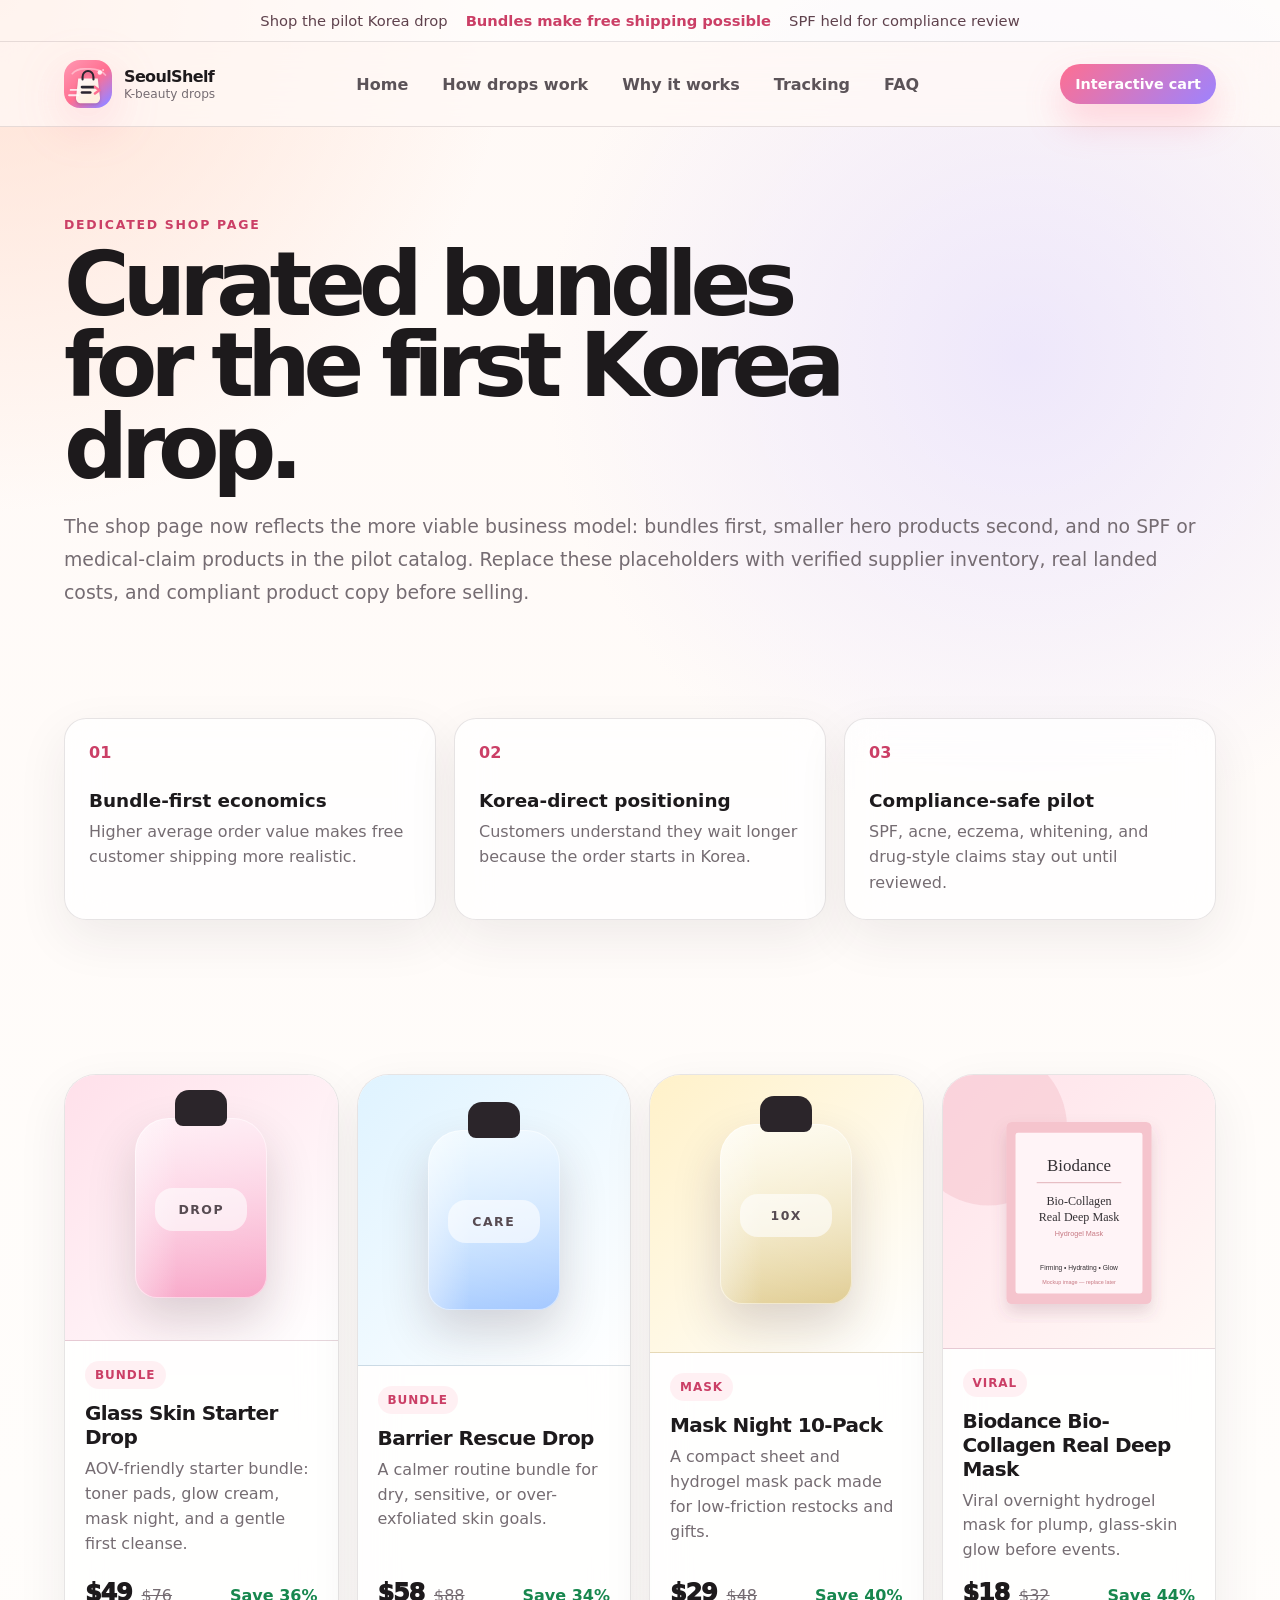
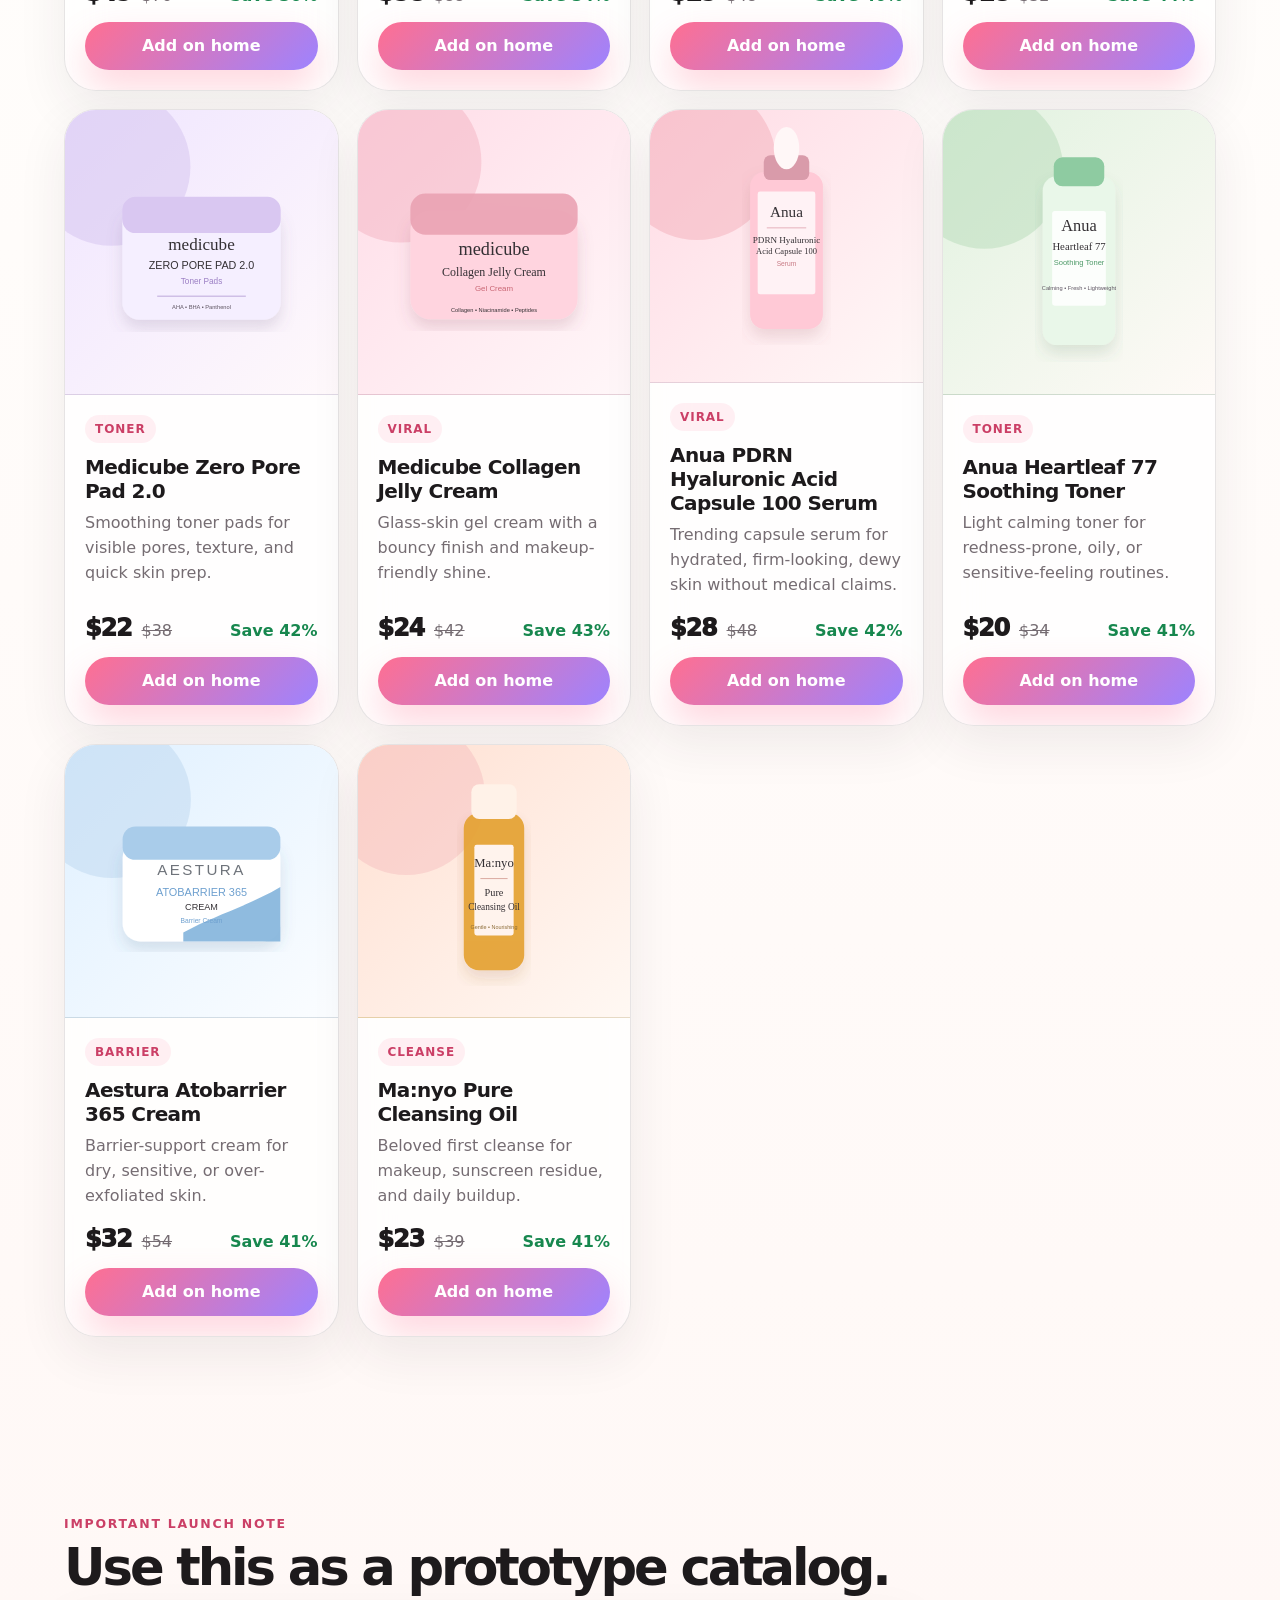
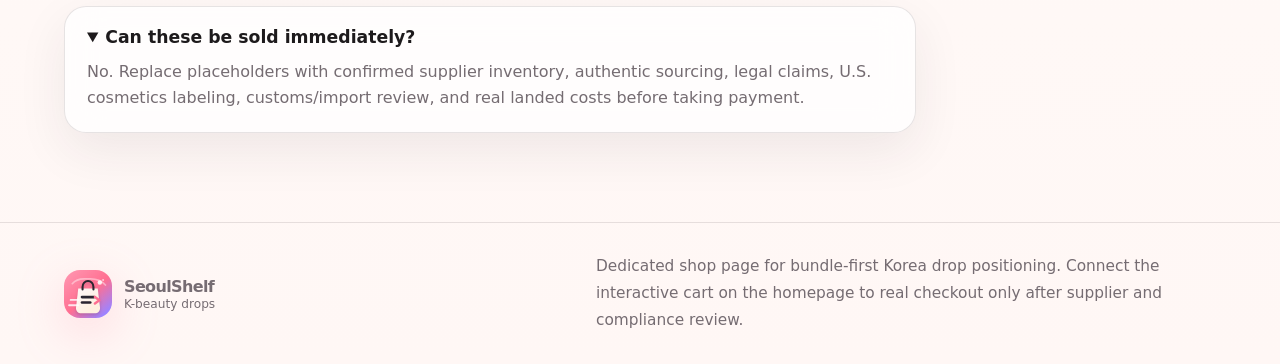
==== commit 447227a1: "Load drop model styles on shop page" ====
--- a/shop/index.html
+++ b/shop/index.html
@@ -6,6 +6,7 @@
   <title>Shop SeoulShelf Drops — Korea-price skincare bundles</title>
   <meta name="description" content="A dedicated shop page for curated Korean skincare drops, bundles, and launch-safe beauty categories shipped from Korea to the U.S." />
   <link rel="stylesheet" href="../styles.css" />
+  <link rel="stylesheet" href="../drop.css" />
 </head>
 <body>
   <div class="announcement">
--- a/drop.css
+++ b/drop.css
@@ -0,0 +1,108 @@
+/* Extra styles for the drop-based SeoulShelf positioning and generated logo. */
+.brand-logo {
+  width: 48px;
+  height: 48px;
+  flex: 0 0 48px;
+  display: block;
+  border-radius: 16px;
+  filter: drop-shadow(0 14px 24px rgba(255, 111, 145, 0.22));
+}
+
+.brand strong {
+  letter-spacing: -0.04em;
+}
+
+.drop-card {
+  position: absolute;
+  top: 90px;
+  left: 34px;
+  z-index: 4;
+  width: min(250px, 58%);
+  padding: 20px;
+  border-radius: 28px;
+  background: rgba(255, 255, 255, .76);
+  border: 1px solid rgba(255,255,255,.9);
+  box-shadow: 0 24px 60px rgba(54, 35, 46, .14);
+}
+
+.drop-card img {
+  width: 58px;
+  height: 58px;
+}
+
+.drop-card p {
+  margin: 14px 0 3px;
+  color: var(--muted);
+}
+
+.drop-card strong {
+  font-size: 1.25rem;
+  letter-spacing: -0.04em;
+}
+
+.product-image {
+  width: 100%;
+  height: 100%;
+  min-height: 260px;
+  object-fit: cover;
+  display: block;
+}
+
+.product-media {
+  overflow: hidden;
+}
+
+.compliance-note {
+  display: grid;
+  gap: 24px;
+  background: rgba(255,255,255,.34);
+  border-block: 1px solid var(--line);
+}
+
+.guardrail-grid {
+  display: grid;
+  grid-template-columns: repeat(3, 1fr);
+  gap: 18px;
+}
+
+.guardrail-grid article {
+  padding: 24px;
+  border-radius: var(--radius-md);
+  border: 1px solid var(--line);
+  background: var(--surface);
+  backdrop-filter: blur(18px);
+  box-shadow: 0 18px 50px rgba(54, 35, 46, 0.08);
+}
+
+.guardrail-grid strong {
+  display: block;
+  margin-bottom: 8px;
+  font-size: 1.12rem;
+}
+
+.guardrail-grid p {
+  margin-bottom: 0;
+  color: var(--muted);
+  font-size: 1rem;
+  line-height: 1.75;
+}
+
+.hero-card .product-stack {
+  margin-top: 120px;
+}
+
+@media (max-width: 1100px) {
+  .guardrail-grid {
+    grid-template-columns: repeat(2, minmax(0, 1fr));
+  }
+}
+
+@media (max-width: 760px) {
+  .guardrail-grid {
+    grid-template-columns: 1fr;
+  }
+
+  .drop-card {
+    width: min(230px, 72%);
+  }
+}
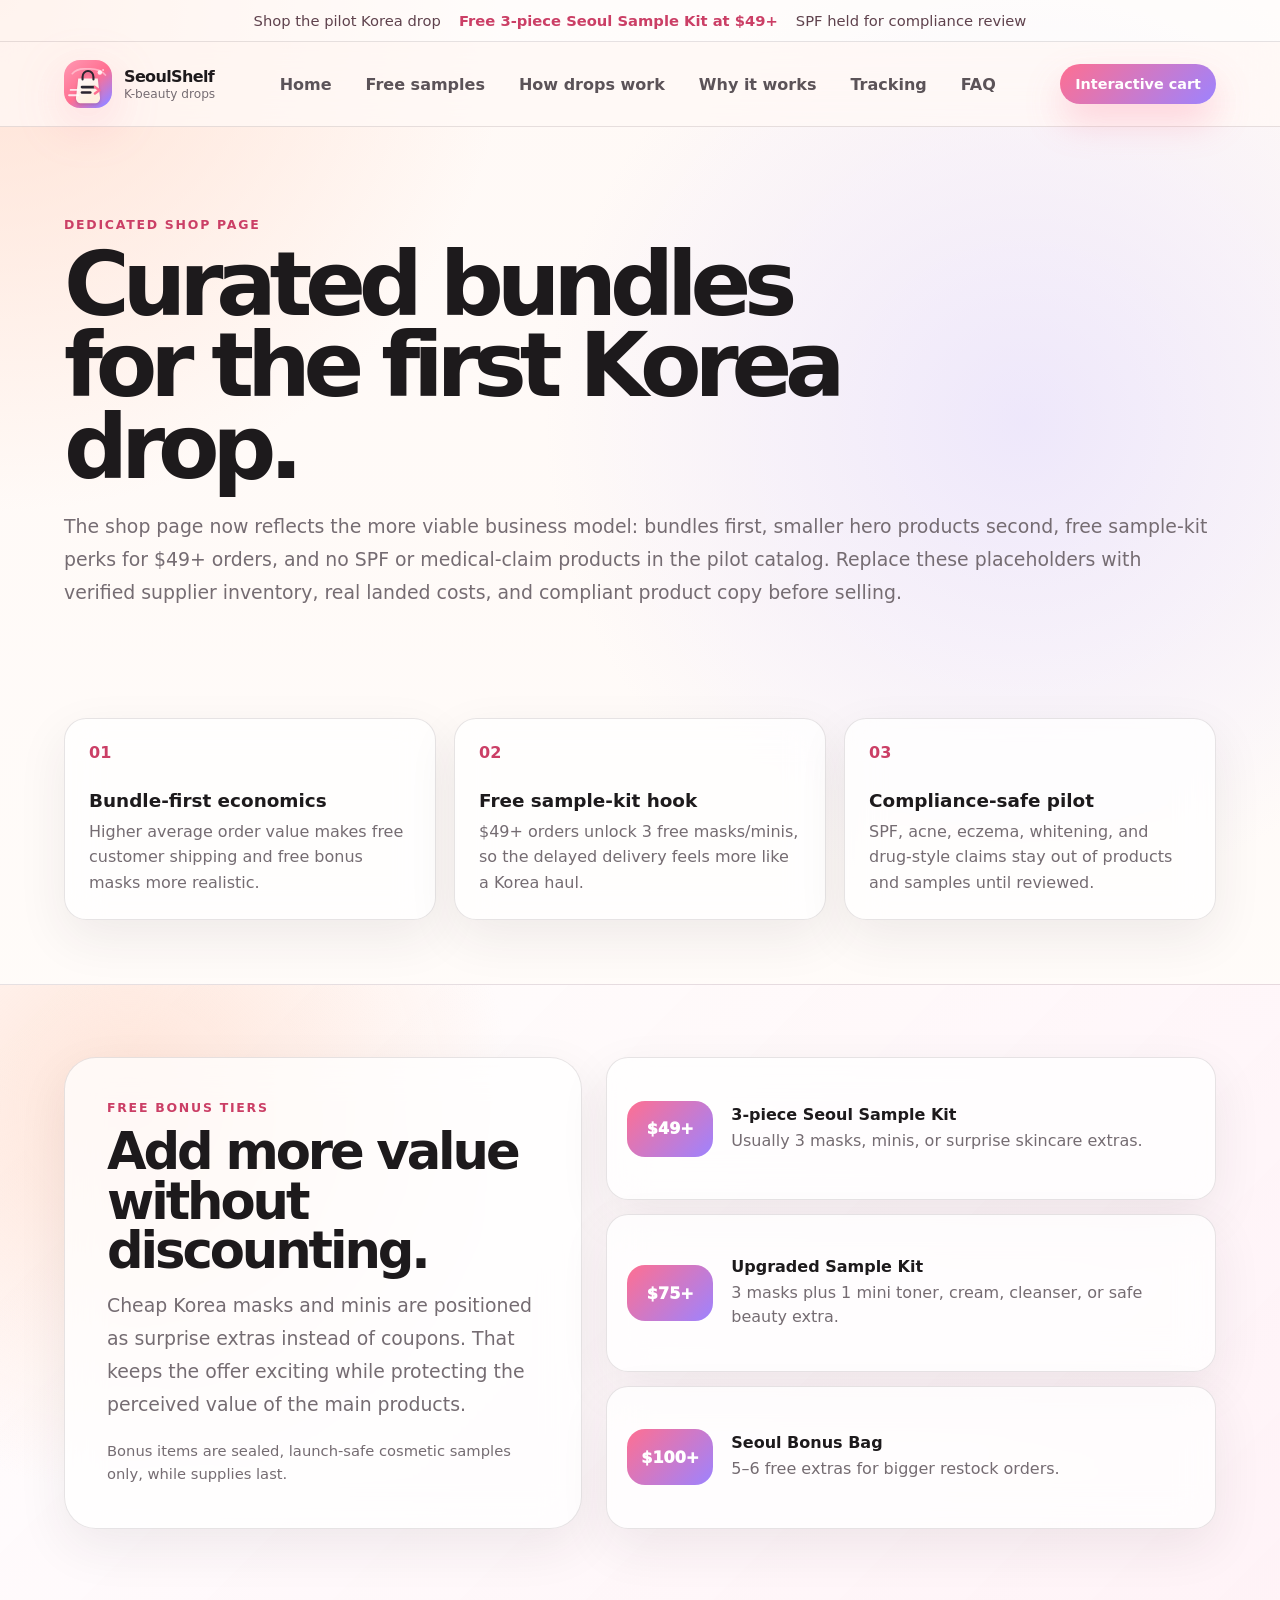
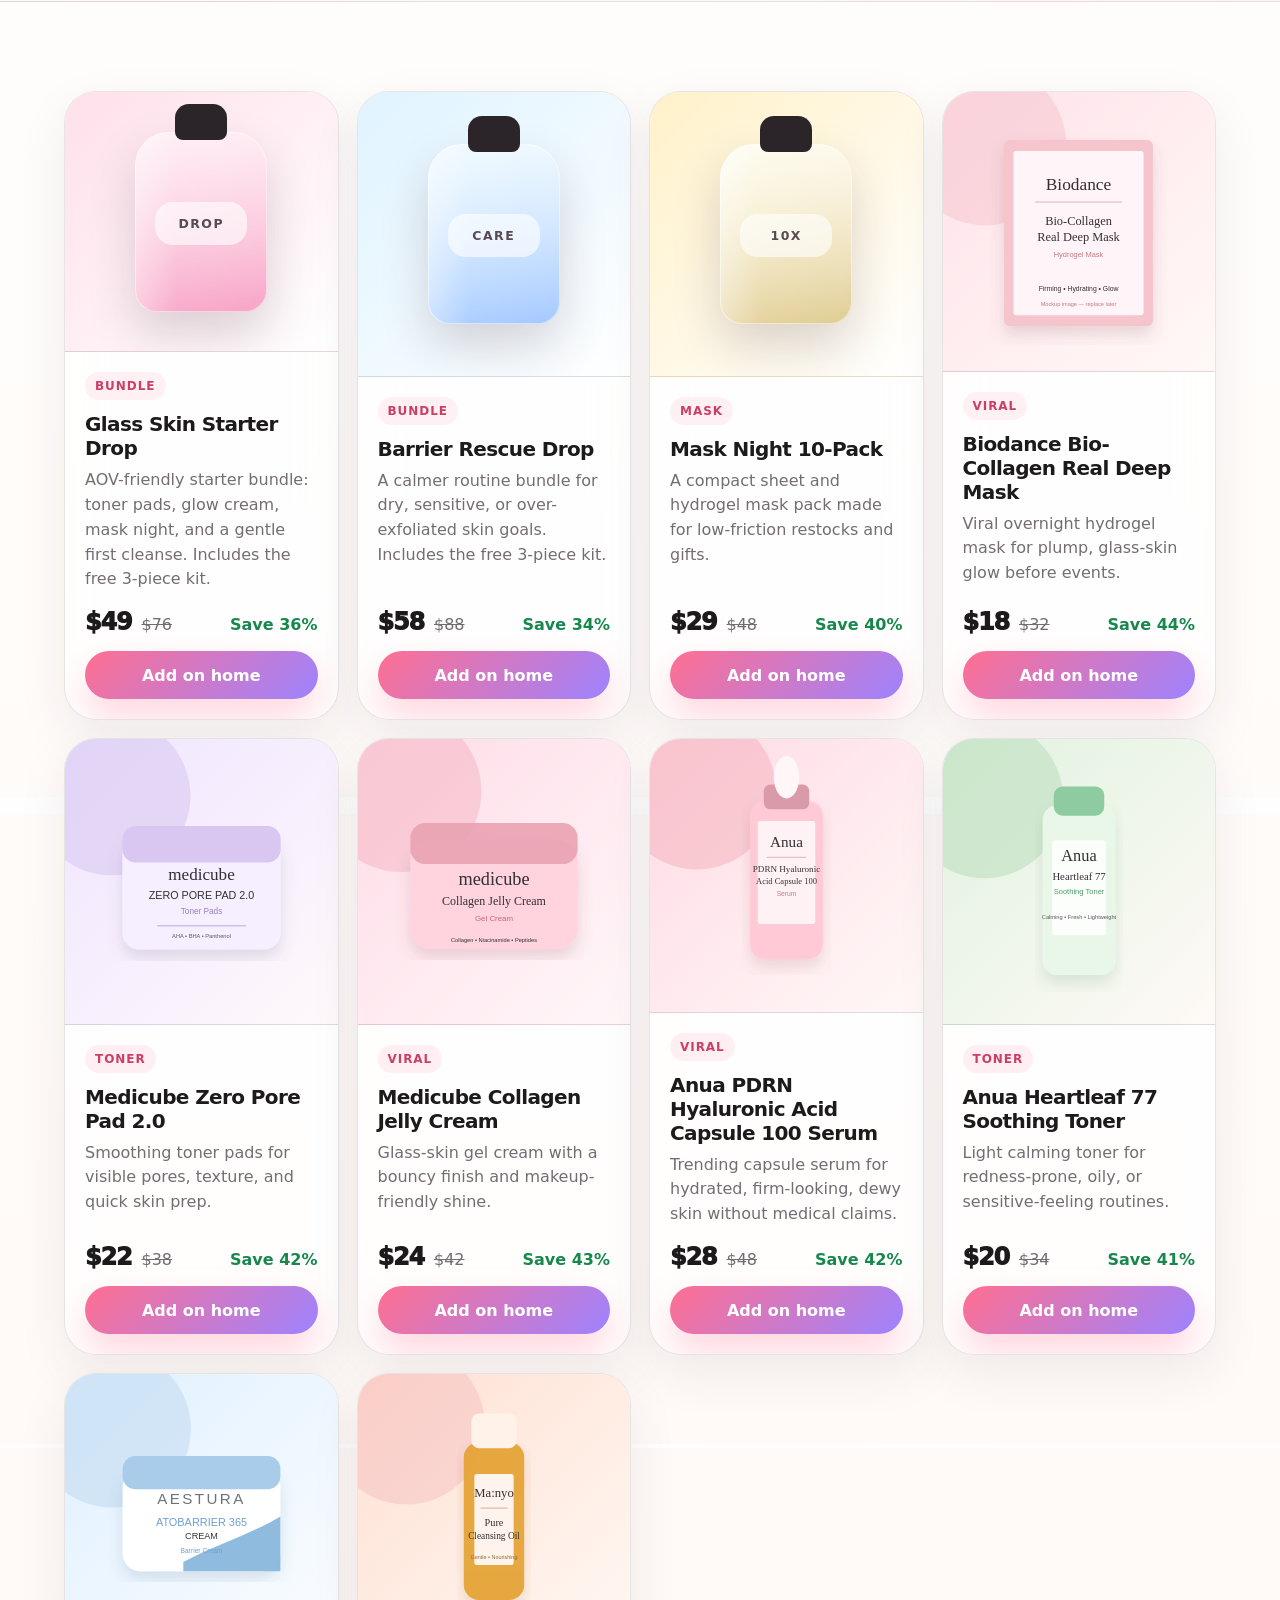
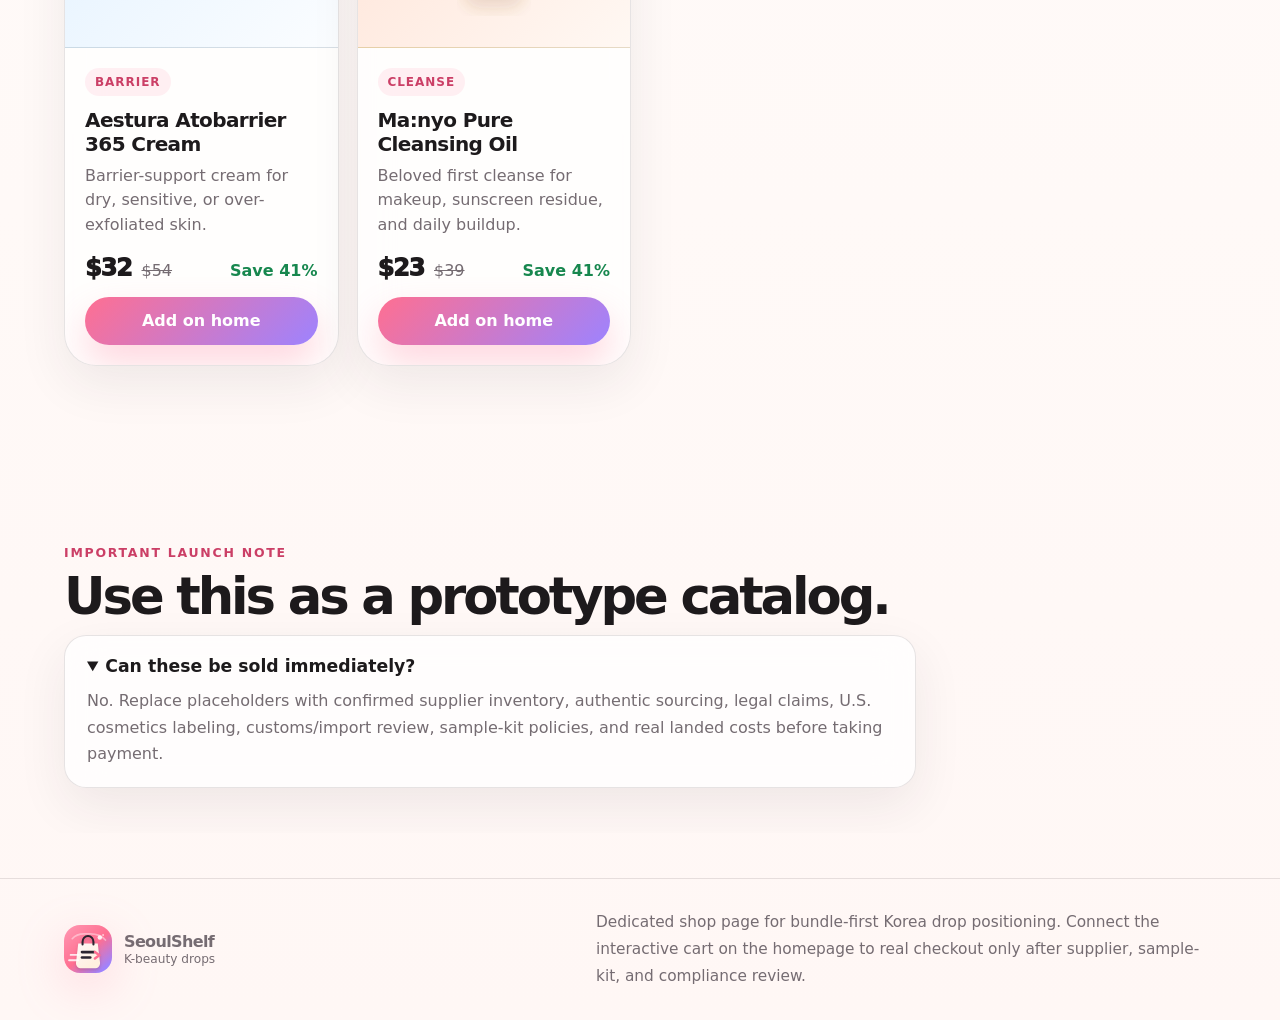
==== commit 5f776d89: "Add sample kit offer to shop page" ====
--- a/shop/index.html
+++ b/shop/index.html
@@ -4,14 +4,14 @@
   <meta charset="utf-8" />
   <meta name="viewport" content="width=device-width, initial-scale=1" />
   <title>Shop SeoulShelf Drops — Korea-price skincare bundles</title>
-  <meta name="description" content="A dedicated shop page for curated Korean skincare drops, bundles, and launch-safe beauty categories shipped from Korea to the U.S." />
+  <meta name="description" content="A dedicated shop page for curated Korean skincare drops, bundles, free sample-kit perks, and launch-safe beauty categories shipped from Korea to the U.S." />
   <link rel="stylesheet" href="../styles.css" />
   <link rel="stylesheet" href="../drop.css" />
 </head>
 <body>
   <div class="announcement">
     <span>Shop the pilot Korea drop</span>
-    <strong>Bundles make free shipping possible</strong>
+    <strong>Free 3-piece Seoul Sample Kit at $49+</strong>
     <span>SPF held for compliance review</span>
   </div>
 
@@ -26,6 +26,7 @@
 
     <nav class="nav-links" aria-label="Primary navigation">
       <a href="/">Home</a>
+      <a href="/#bonus-offer">Free samples</a>
       <a href="/#how-it-works">How drops work</a>
       <a href="/#why-this-works">Why it works</a>
       <a href="/#tracking">Tracking</a>
@@ -41,22 +42,38 @@
         <p class="eyebrow">Dedicated shop page</p>
         <h1>Curated bundles for the first Korea drop.</h1>
         <p class="section-subtitle">
-          The shop page now reflects the more viable business model: bundles first, smaller hero products second, and no SPF or medical-claim products in the pilot catalog.
+          The shop page now reflects the more viable business model: bundles first, smaller hero products second, free sample-kit perks for $49+ orders, and no SPF or medical-claim products in the pilot catalog.
           Replace these placeholders with verified supplier inventory, real landed costs, and compliant product copy before selling.
         </p>
       </div>
     </section>
 
     <section class="trust-row" aria-label="Shop promises">
-      <article><span>01</span><strong>Bundle-first economics</strong><p>Higher average order value makes free customer shipping more realistic.</p></article>
-      <article><span>02</span><strong>Korea-direct positioning</strong><p>Customers understand they wait longer because the order starts in Korea.</p></article>
-      <article><span>03</span><strong>Compliance-safe pilot</strong><p>SPF, acne, eczema, whitening, and drug-style claims stay out until reviewed.</p></article>
+      <article><span>01</span><strong>Bundle-first economics</strong><p>Higher average order value makes free customer shipping and free bonus masks more realistic.</p></article>
+      <article><span>02</span><strong>Free sample-kit hook</strong><p>$49+ orders unlock 3 free masks/minis, so the delayed delivery feels more like a Korea haul.</p></article>
+      <article><span>03</span><strong>Compliance-safe pilot</strong><p>SPF, acne, eczema, whitening, and drug-style claims stay out of products and samples until reviewed.</p></article>
+    </section>
+
+    <section class="section bonus-offer">
+      <div class="bonus-copy">
+        <p class="eyebrow">Free bonus tiers</p>
+        <h2>Add more value without discounting.</h2>
+        <p class="section-subtitle">
+          Cheap Korea masks and minis are positioned as surprise extras instead of coupons. That keeps the offer exciting while protecting the perceived value of the main products.
+        </p>
+        <p class="cart-footnote">Bonus items are sealed, launch-safe cosmetic samples only, while supplies last.</p>
+      </div>
+      <div class="bonus-tiers" aria-label="Free sample kit tiers">
+        <article class="bonus-tier"><span>$49+</span><div><strong>3-piece Seoul Sample Kit</strong><p>Usually 3 masks, minis, or surprise skincare extras.</p></div></article>
+        <article class="bonus-tier"><span>$75+</span><div><strong>Upgraded Sample Kit</strong><p>3 masks plus 1 mini toner, cream, cleanser, or safe beauty extra.</p></div></article>
+        <article class="bonus-tier"><span>$100+</span><div><strong>Seoul Bonus Bag</strong><p>5–6 free extras for bigger restock orders.</p></div></article>
+      </div>
     </section>
 
     <section class="section intro">
       <div class="product-grid" aria-label="Example Korean skincare products">
-        <article class="product-card"><div class="product-media" style="--product-bg:linear-gradient(135deg,#ffe0ea,#fff);--product-bottle:linear-gradient(160deg,#ffc8df,#f58ab6)"><div class="product-bottle" data-label="Drop"></div></div><div class="product-info"><span class="product-tag">bundle</span><h3>Glass Skin Starter Drop</h3><p>AOV-friendly starter bundle: toner pads, glow cream, mask night, and a gentle first cleanse.</p><div class="product-meta"><span class="price">$49</span><span class="compare">$76</span><span class="save">Save 36%</span></div><a class="button primary full" href="/#shop">Add on home</a></div></article>
-        <article class="product-card"><div class="product-media" style="--product-bg:linear-gradient(135deg,#dff3ff,#fff);--product-bottle:linear-gradient(160deg,#cfefff,#8ab8ff)"><div class="product-bottle" data-label="Care"></div></div><div class="product-info"><span class="product-tag">bundle</span><h3>Barrier Rescue Drop</h3><p>A calmer routine bundle for dry, sensitive, or over-exfoliated skin goals.</p><div class="product-meta"><span class="price">$58</span><span class="compare">$88</span><span class="save">Save 34%</span></div><a class="button primary full" href="/#shop">Add on home</a></div></article>
+        <article class="product-card"><div class="product-media" style="--product-bg:linear-gradient(135deg,#ffe0ea,#fff);--product-bottle:linear-gradient(160deg,#ffc8df,#f58ab6)"><div class="product-bottle" data-label="Drop"></div></div><div class="product-info"><span class="product-tag">bundle</span><h3>Glass Skin Starter Drop</h3><p>AOV-friendly starter bundle: toner pads, glow cream, mask night, and a gentle first cleanse. Includes the free 3-piece kit.</p><div class="product-meta"><span class="price">$49</span><span class="compare">$76</span><span class="save">Save 36%</span></div><a class="button primary full" href="/#shop">Add on home</a></div></article>
+        <article class="product-card"><div class="product-media" style="--product-bg:linear-gradient(135deg,#dff3ff,#fff);--product-bottle:linear-gradient(160deg,#cfefff,#8ab8ff)"><div class="product-bottle" data-label="Care"></div></div><div class="product-info"><span class="product-tag">bundle</span><h3>Barrier Rescue Drop</h3><p>A calmer routine bundle for dry, sensitive, or over-exfoliated skin goals. Includes the free 3-piece kit.</p><div class="product-meta"><span class="price">$58</span><span class="compare">$88</span><span class="save">Save 34%</span></div><a class="button primary full" href="/#shop">Add on home</a></div></article>
         <article class="product-card"><div class="product-media" style="--product-bg:linear-gradient(135deg,#fff1c9,#fff);--product-bottle:linear-gradient(160deg,#fff5cc,#d7be76)"><div class="product-bottle" data-label="10x"></div></div><div class="product-info"><span class="product-tag">mask</span><h3>Mask Night 10-Pack</h3><p>A compact sheet and hydrogel mask pack made for low-friction restocks and gifts.</p><div class="product-meta"><span class="price">$29</span><span class="compare">$48</span><span class="save">Save 40%</span></div><a class="button primary full" href="/#shop">Add on home</a></div></article>
         <article class="product-card"><div class="product-media" style="--product-bg:linear-gradient(135deg,#ffe0ea,#fff);--product-bottle:linear-gradient(160deg,#ffd4e4,#f6a8c8)"><img src="../images/product-images/biodance-bio-collagen-real-deep-mask.svg" alt="Biodance Bio-Collagen Real Deep Mask mockup product image" loading="lazy" class="product-image"></div><div class="product-info"><span class="product-tag">viral</span><h3>Biodance Bio-Collagen Real Deep Mask</h3><p>Viral overnight hydrogel mask for plump, glass-skin glow before events.</p><div class="product-meta"><span class="price">$18</span><span class="compare">$32</span><span class="save">Save 44%</span></div><a class="button primary full" href="/#shop">Add on home</a></div></article>
         <article class="product-card"><div class="product-media" style="--product-bg:linear-gradient(135deg,#f2e6ff,#fff);--product-bottle:linear-gradient(160deg,#e4d5ff,#9d83ff)"><img src="../images/product-images/medicube-zero-pore-pad-2.svg" alt="Medicube Zero Pore Pad 2.0 mockup product image" loading="lazy" class="product-image"></div><div class="product-info"><span class="product-tag">toner</span><h3>Medicube Zero Pore Pad 2.0</h3><p>Smoothing toner pads for visible pores, texture, and quick skin prep.</p><div class="product-meta"><span class="price">$22</span><span class="compare">$38</span><span class="save">Save 42%</span></div><a class="button primary full" href="/#shop">Add on home</a></div></article>
@@ -73,7 +90,7 @@
       <h2>Use this as a prototype catalog.</h2>
       <details open>
         <summary>Can these be sold immediately?</summary>
-        <p>No. Replace placeholders with confirmed supplier inventory, authentic sourcing, legal claims, U.S. cosmetics labeling, customs/import review, and real landed costs before taking payment.</p>
+        <p>No. Replace placeholders with confirmed supplier inventory, authentic sourcing, legal claims, U.S. cosmetics labeling, customs/import review, sample-kit policies, and real landed costs before taking payment.</p>
       </details>
     </section>
   </main>
@@ -86,7 +103,7 @@
         <small>K-beauty drops</small>
       </span>
     </div>
-    <p>Dedicated shop page for bundle-first Korea drop positioning. Connect the interactive cart on the homepage to real checkout only after supplier and compliance review.</p>
+    <p>Dedicated shop page for bundle-first Korea drop positioning. Connect the interactive cart on the homepage to real checkout only after supplier, sample-kit, and compliance review.</p>
   </footer>
 </body>
 </html>
--- a/drop.css
+++ b/drop.css
@@ -91,10 +91,101 @@
   margin-top: 120px;
 }
 
+.bonus-offer {
+  display: grid;
+  grid-template-columns: minmax(0, .85fr) minmax(320px, 1fr);
+  gap: 24px;
+  align-items: stretch;
+  padding-block: clamp(42px, 6vw, 72px);
+  background:
+    radial-gradient(circle at 10% 20%, rgba(255, 217, 200, .7), transparent 24rem),
+    linear-gradient(135deg, rgba(255,255,255,.72), rgba(255, 240, 246, .78));
+  border-block: 1px solid var(--line);
+}
+
+.bonus-copy,
+.bonus-tier {
+  border: 1px solid var(--line);
+  background: var(--surface);
+  backdrop-filter: blur(18px);
+  box-shadow: 0 18px 50px rgba(54, 35, 46, 0.08);
+}
+
+.bonus-copy {
+  padding: clamp(24px, 4vw, 42px);
+  border-radius: var(--radius-lg);
+}
+
+.bonus-copy p:last-child {
+  margin-bottom: 0;
+}
+
+.bonus-tiers {
+  display: grid;
+  gap: 14px;
+}
+
+.bonus-tier {
+  display: grid;
+  grid-template-columns: 86px 1fr;
+  gap: 18px;
+  align-items: center;
+  padding: 20px;
+  border-radius: var(--radius-md);
+}
+
+.bonus-tier span {
+  display: grid;
+  place-items: center;
+  min-height: 56px;
+  border-radius: 18px;
+  color: white;
+  background: linear-gradient(135deg, var(--accent), #9d83ff);
+  font-weight: 950;
+}
+
+.bonus-tier strong {
+  display: block;
+  margin-bottom: 5px;
+}
+
+.bonus-tier p {
+  margin: 0;
+  color: var(--muted);
+  line-height: 1.5;
+}
+
+.bonus-status {
+  display: flex;
+  justify-content: space-between;
+  gap: 14px;
+  align-items: flex-start;
+  padding: 13px 0;
+  border-top: 1px solid var(--line);
+  border-bottom: 1px solid var(--line);
+}
+
+.bonus-status span {
+  color: var(--muted);
+}
+
+.bonus-status strong {
+  color: var(--accent-dark);
+  text-align: right;
+}
+
+.bonus-status.unlocked strong {
+  color: #17874e;
+}
+
 @media (max-width: 1100px) {
   .guardrail-grid {
     grid-template-columns: repeat(2, minmax(0, 1fr));
   }
+
+  .bonus-offer {
+    grid-template-columns: 1fr;
+  }
 }
 
 @media (max-width: 760px) {
@@ -105,4 +196,8 @@
   .drop-card {
     width: min(230px, 72%);
   }
-}
+
+  .bonus-tier {
+    grid-template-columns: 1fr;
+  }
+}
